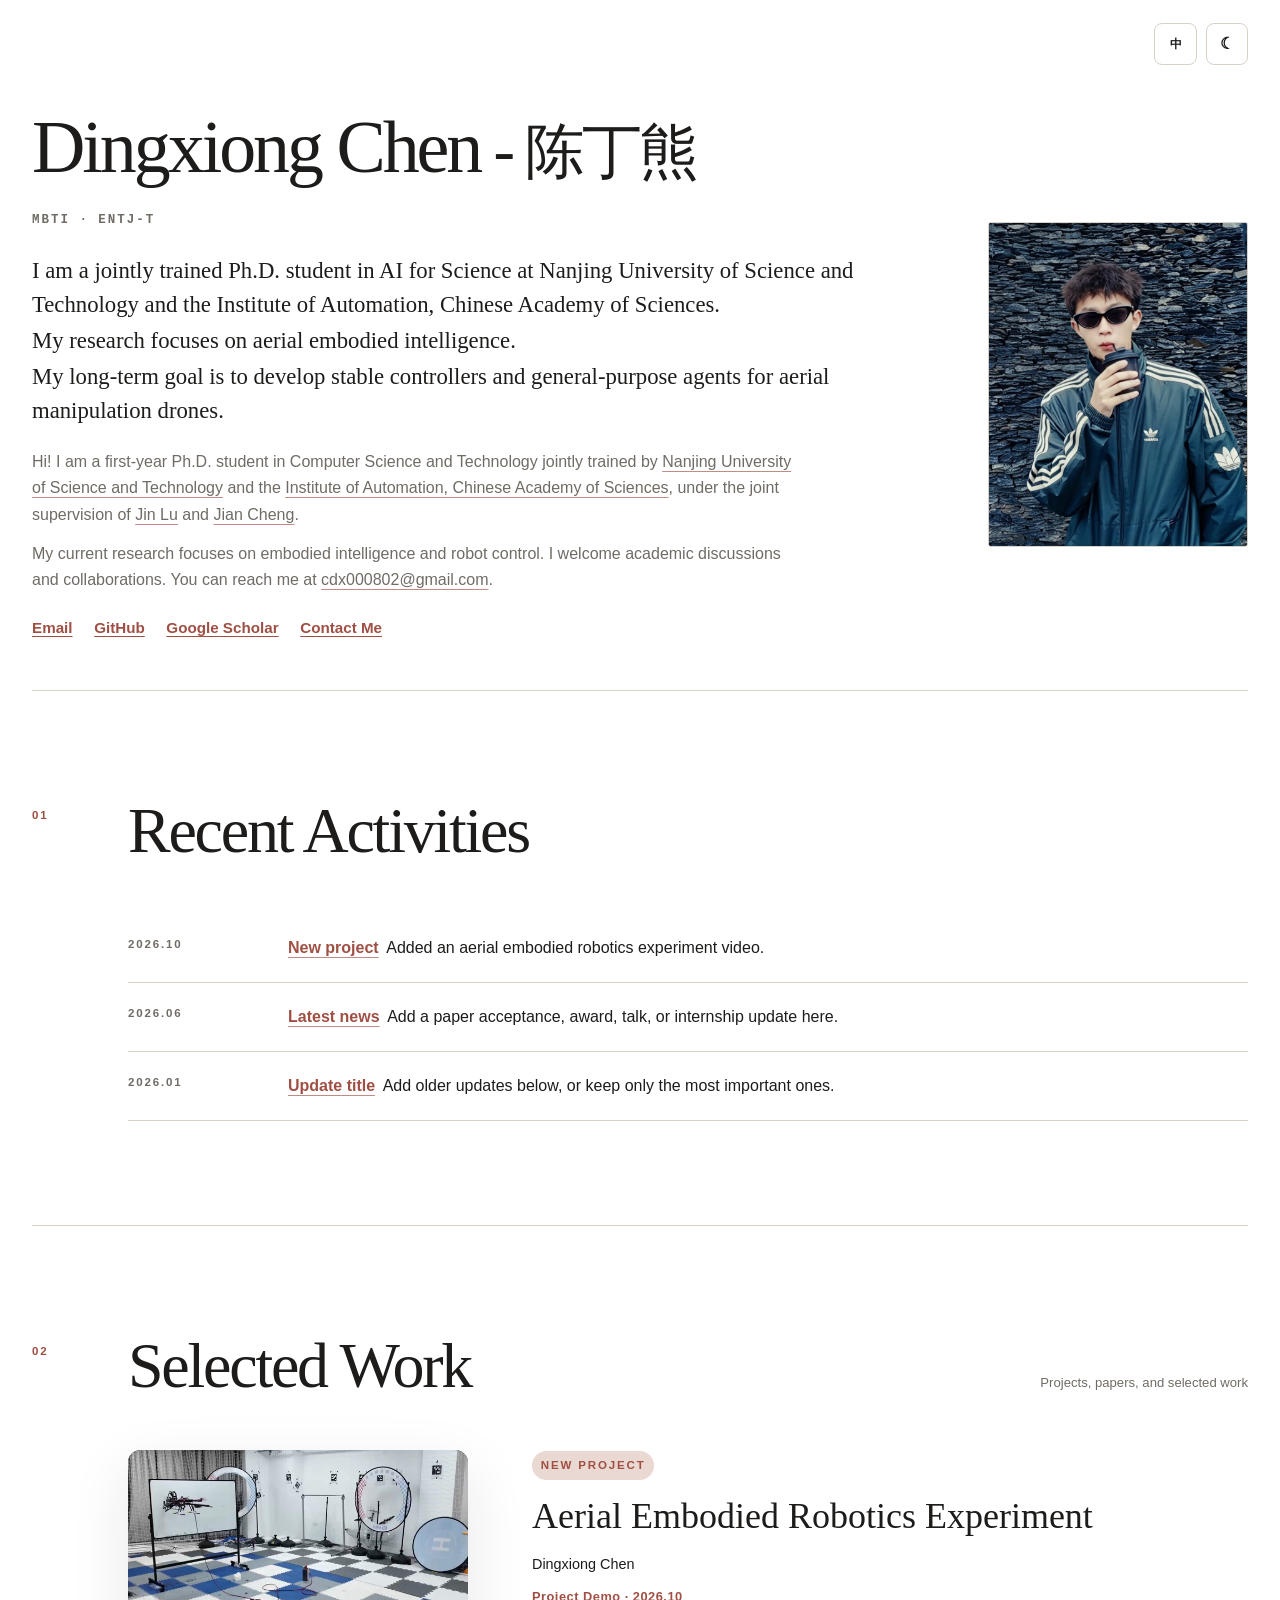
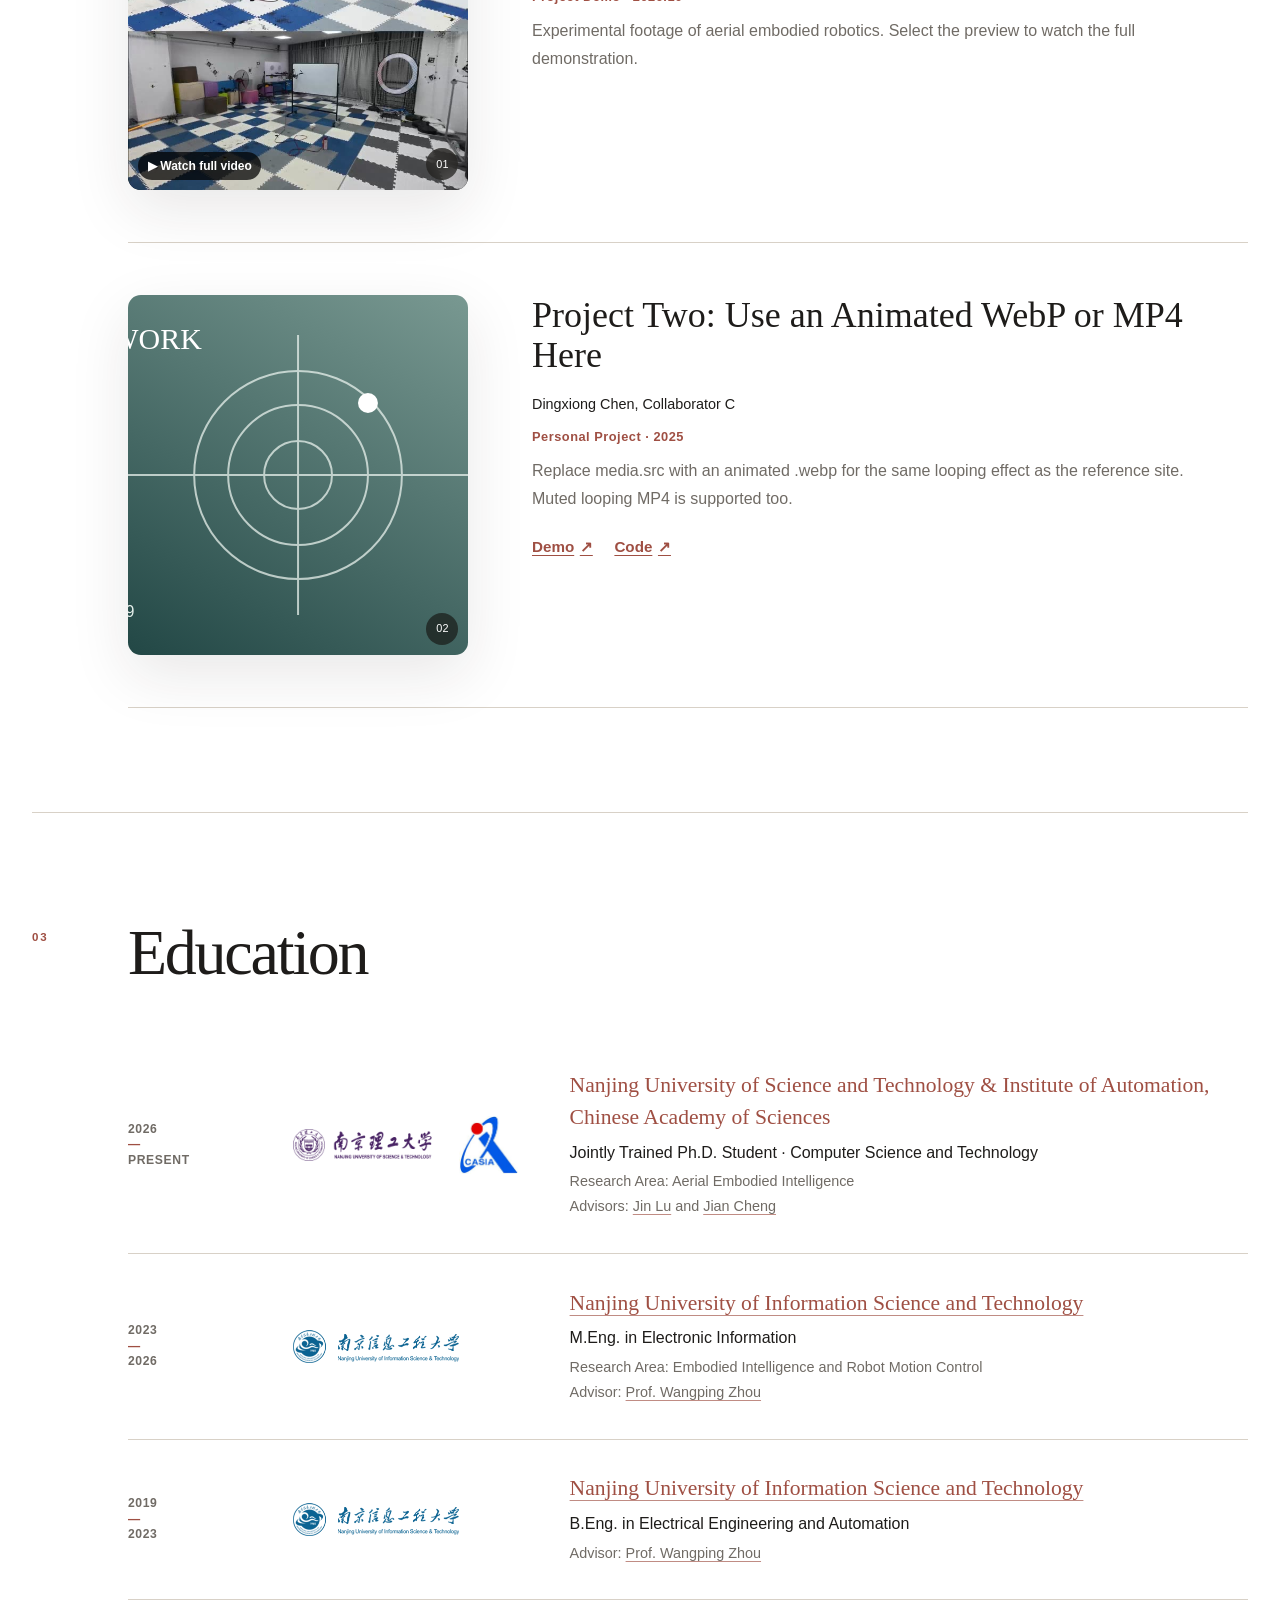
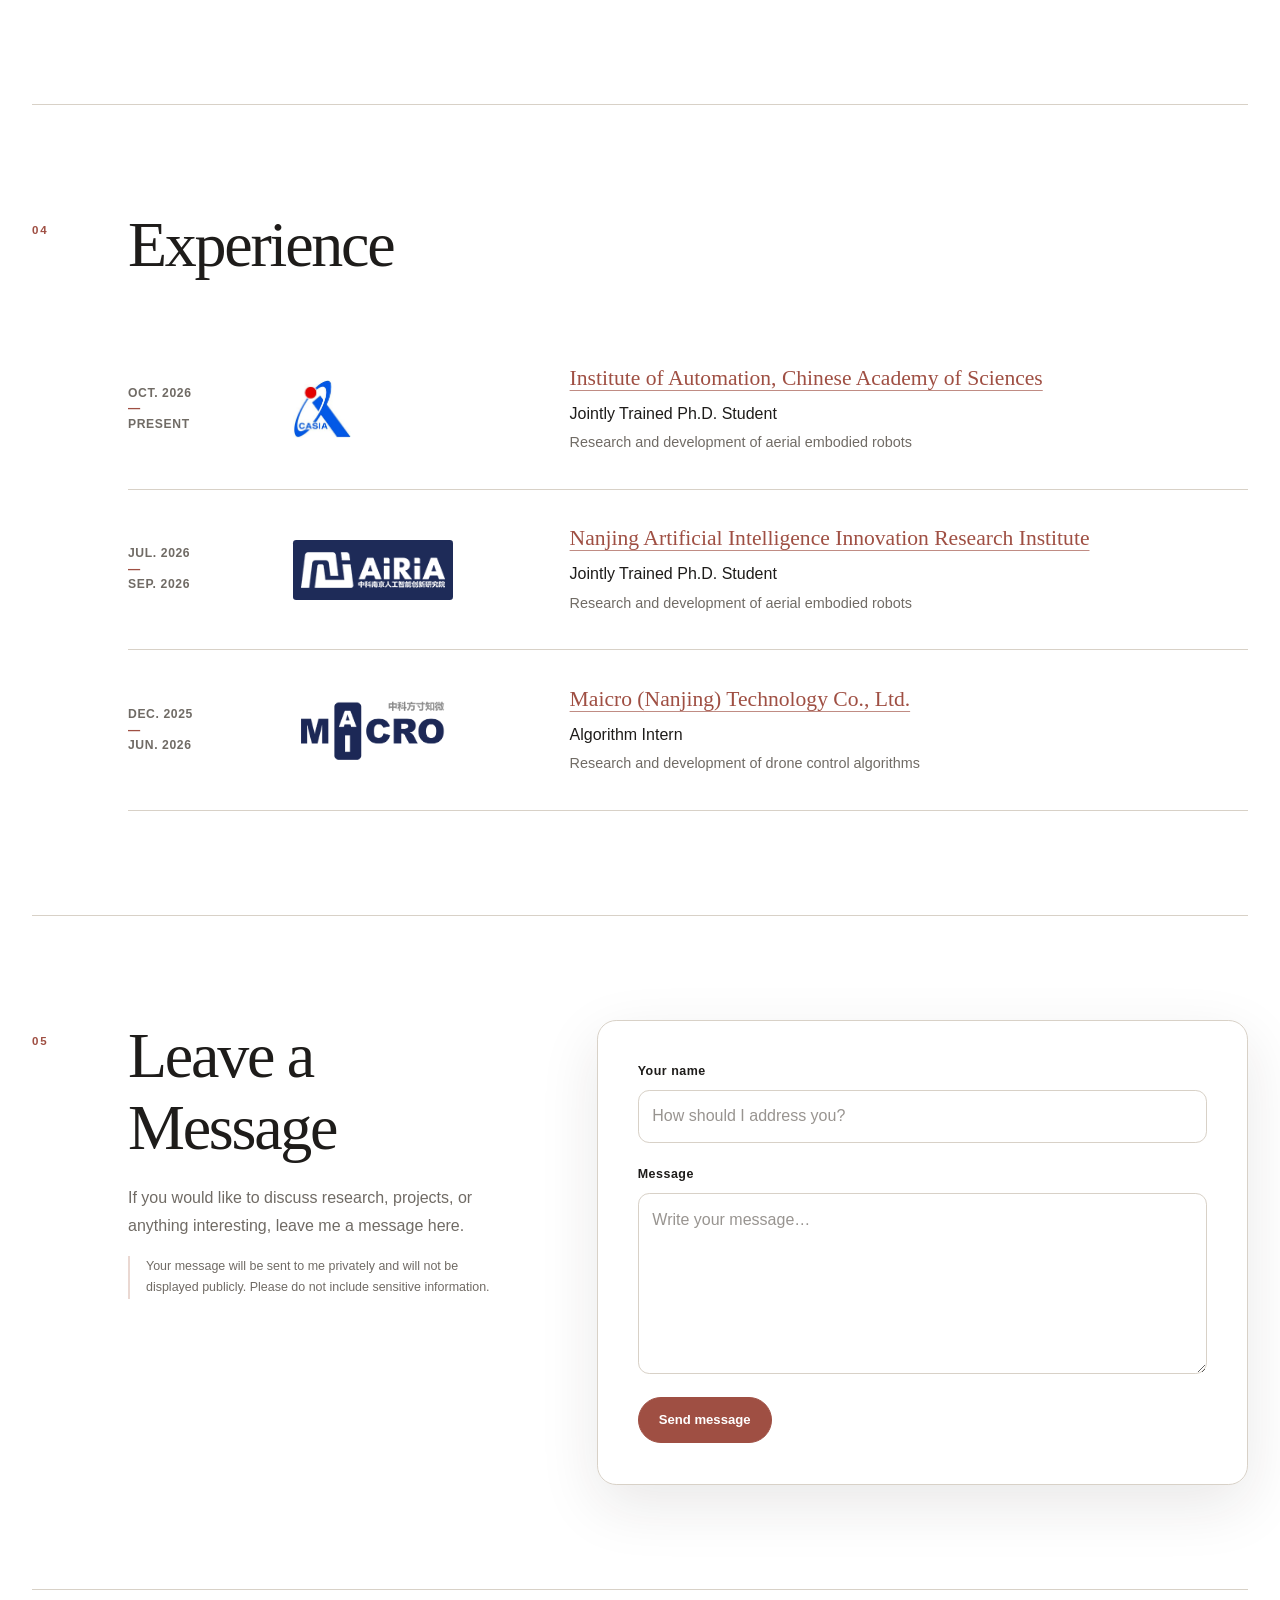
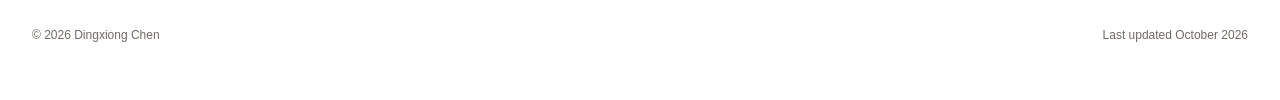
==== index.html @ b02385aa "Add October 2026 robotics project with looping preview and full video player" ====
<!doctype html>
<html lang="en" data-theme="light">
  <head>
    <meta charset="UTF-8" />
    <meta name="viewport" content="width=device-width, initial-scale=1.0" />
    <meta
      name="description"
      content="陈丁熊的个人学术主页，展示研究方向、教育经历、项目与论文。"
    />
    <meta name="color-scheme" content="light dark" />
    <title>Dingxiong Chen · 陈丁熊</title>
    <link rel="icon" href="assets/favicon.svg" type="image/svg+xml" />
    <link rel="stylesheet" href="styles.css?v=20261019-1" />
    <script src="content.js?v=20261019-1" defer></script>
    <script src="script.js?v=20261019-1" defer></script>
  </head>
  <body>
    <a class="skip-link" href="#main">跳到正文</a>

    <div class="page-shell">
      <header class="site-header" aria-label="页面控制">
        <div class="display-controls">
          <button class="control-button" id="language-toggle" type="button">
            中
          </button>
          <button
            class="control-button icon-button"
            id="theme-toggle"
            type="button"
            aria-label="切换深色模式"
          >
            <span aria-hidden="true">◐</span>
          </button>
        </div>
      </header>

      <main id="main">
        <section class="hero" id="top" aria-labelledby="page-title">
          <div class="hero-copy">
            <h1 id="page-title"></h1>
            <a class="mbti-link" id="profile-mbti" href="#" target="_blank" rel="noreferrer">
              <span class="mbti-mark" aria-hidden="true">◆</span>
              <span id="profile-mbti-label"></span>
              <span class="mbti-arrow" aria-hidden="true">↗</span>
            </a>
            <div class="hero-statements" id="profile-statements"></div>
            <div class="bio" id="profile-bio"></div>
            <nav class="profile-links" id="profile-links" aria-label="个人链接"></nav>
          </div>
          <figure class="portrait-wrap">
            <div class="portrait-decoration" aria-hidden="true"></div>
            <img id="profile-photo" src="" alt="" width="720" height="900" />
            <figcaption id="profile-caption"></figcaption>
          </figure>
        </section>

        <section class="content-section" id="activities" aria-labelledby="activities-title">
          <div class="section-label" aria-hidden="true">01</div>
          <div class="section-body">
            <h2 id="activities-title"></h2>
            <div class="activity-list" id="activity-list"></div>
          </div>
        </section>

        <section class="content-section" id="publications" aria-labelledby="publications-title">
          <div class="section-label" aria-hidden="true">02</div>
          <div class="section-body">
            <div class="section-heading-row">
              <h2 id="publications-title"></h2>
              <p class="section-note" id="publications-note"></p>
            </div>
            <div class="publication-list" id="publication-list"></div>
          </div>
        </section>

        <section class="content-section" id="education" aria-labelledby="education-title">
          <div class="section-label" aria-hidden="true">03</div>
          <div class="section-body">
            <h2 id="education-title"></h2>
            <div class="timeline" id="education-list"></div>
          </div>
        </section>

        <section class="content-section" id="experience" aria-labelledby="experience-title">
          <div class="section-label" aria-hidden="true">04</div>
          <div class="section-body">
            <h2 id="experience-title"></h2>
            <div class="timeline" id="experience-list"></div>
          </div>
        </section>

        <section class="content-section" id="contact" aria-labelledby="contact-title">
          <div class="section-label" aria-hidden="true">05</div>
          <div class="section-body contact-layout">
            <div class="contact-intro">
              <h2 id="contact-title"></h2>
              <p id="contact-description"></p>
              <p class="privacy-note" id="contact-privacy"></p>
            </div>

            <form class="message-form" id="message-form" novalidate>
              <label class="form-field" for="visitor-name">
                <span id="name-label"></span>
                <input
                  id="visitor-name"
                  name="name"
                  type="text"
                  maxlength="60"
                  autocomplete="name"
                  required
                />
              </label>

              <label class="form-field" for="visitor-message">
                <span id="message-label"></span>
                <textarea
                  id="visitor-message"
                  name="message"
                  rows="6"
                  minlength="2"
                  maxlength="1000"
                  required
                ></textarea>
              </label>

              <input id="message-subject" name="_subject" type="hidden" />

              <div class="form-actions">
                <button class="submit-button" id="message-submit" type="submit"></button>
                <p class="form-status" id="form-status" role="status" aria-live="polite"></p>
              </div>
            </form>
          </div>
        </section>
      </main>

      <footer class="site-footer">
        <p id="footer-copyright"></p>
        <p id="footer-update"></p>
      </footer>
    </div>

    <dialog class="video-dialog" id="project-video-dialog" aria-labelledby="project-video-title">
      <div class="video-dialog-toolbar">
        <h2 id="project-video-title"></h2>
        <button id="project-video-close" type="button" aria-label="Close video" autofocus>×</button>
      </div>
      <video id="project-full-video" controls playsinline preload="none"></video>
    </dialog>

    <noscript>
      <p class="noscript-message">请启用 JavaScript 以显示网站内容。</p>
    </noscript>
  </body>
</html>
---- styles.css ----
:root {
  --paper: #ffffff;
  --paper-strong: #ffffff;
  --ink: #1e1c1a;
  --muted: #706b65;
  --line: #d8d1c7;
  --accent: #9f4f43;
  --accent-soft: #ead8d2;
  --mbti: #76518c;
  --mbti-soft: #e9e0ef;
  --shadow: 0 20px 60px rgba(42, 34, 26, 0.1);
  --serif: Georgia, "Times New Roman", "Noto Serif SC", serif;
  --sans: Inter, ui-sans-serif, -apple-system, BlinkMacSystemFont, "Segoe UI", "Noto Sans SC", sans-serif;
}

:root[data-theme="dark"] {
  --paper: #171615;
  --paper-strong: #201e1c;
  --ink: #f2eee8;
  --muted: #b5aea5;
  --line: #3b3733;
  --accent: #d7897c;
  --accent-soft: #4a2d29;
  --mbti: #c49bd8;
  --mbti-soft: #3d2f46;
  --shadow: 0 20px 60px rgba(0, 0, 0, 0.28);
}

* {
  box-sizing: border-box;
}

html {
  scroll-behavior: smooth;
}

body {
  margin: 0;
  color: var(--ink);
  background: var(--paper);
  font-family: var(--sans);
  font-size: 16px;
  line-height: 1.75;
  text-rendering: optimizeLegibility;
}

a {
  color: inherit;
  text-decoration-color: color-mix(in srgb, var(--accent) 65%, transparent);
  text-decoration-thickness: 1px;
  text-underline-offset: 0.22em;
  transition: color 180ms ease, text-decoration-color 180ms ease;
}

a:hover {
  color: var(--accent);
  text-decoration-color: var(--accent);
}

button,
a {
  -webkit-tap-highlight-color: transparent;
}

.skip-link {
  position: fixed;
  top: 0.75rem;
  left: 0.75rem;
  z-index: 100;
  padding: 0.55rem 0.8rem;
  color: var(--paper);
  background: var(--ink);
  transform: translateY(-150%);
}

.skip-link:focus {
  transform: translateY(0);
}

.page-shell {
  width: min(1216px, calc(100% - 3rem));
  margin: 0 auto;
}

.site-header {
  display: flex;
  align-items: center;
  justify-content: flex-end;
  min-height: 5.5rem;
}

.display-controls {
  display: flex;
  gap: 0.55rem;
}

.control-button {
  min-width: 2.65rem;
  height: 2.65rem;
  border: 1px solid var(--line);
  border-radius: 0.5rem;
  color: var(--ink);
  background: var(--paper-strong);
  font: 700 0.75rem/1 var(--sans);
  cursor: pointer;
  box-shadow: none;
  transition: transform 180ms ease, border-color 180ms ease, background 180ms ease;
}

.control-button:hover {
  transform: translateY(-2px);
  border-color: var(--accent);
}

.icon-button {
  font-size: 1rem;
}

.hero {
  display: grid;
  grid-template-columns: minmax(0, 1fr) 260px;
  gap: clamp(4rem, 9vw, 8rem);
  align-items: start;
  padding: 1.15rem 0 3rem;
}

.section-label,
.badge,
.activity-item time {
  font-size: 0.72rem;
  font-weight: 750;
  letter-spacing: 0.16em;
  text-transform: uppercase;
}

h1,
h2,
h3,
p {
  margin-top: 0;
}

h1,
h2,
h3 {
  font-family: var(--serif);
  font-weight: 500;
  line-height: 1.12;
}

h1 {
  max-width: 900px;
  margin-bottom: 0.95rem;
  font-size: clamp(3.4rem, 5.25vw, 4.8rem);
  letter-spacing: -0.045em;
}

h1 .name-primary,
h1 .name-divider,
h1 .name-secondary {
  display: inline;
  color: inherit;
  font-size: 1em;
  letter-spacing: inherit;
}

h1 .name-primary {
  font-size: 1.1em;
}

h1 .name-divider {
  font-size: 0.96em;
}

h1 .name-secondary {
  font-size: 0.9em;
}

h1 .name-divider {
  white-space: pre;
}

.mbti-link {
  display: inline-flex;
  align-items: center;
  width: max-content;
  margin: 0 0 1.35rem;
  padding: 0;
  border: 0;
  color: var(--muted);
  background: transparent;
  font-family: ui-monospace, SFMono-Regular, Menlo, Monaco, Consolas, monospace;
  font-size: 0.78rem;
  font-weight: 800;
  letter-spacing: 0.16em;
  text-decoration: none;
  text-transform: uppercase;
  transition: color 180ms ease;
}

.mbti-link:hover {
  color: var(--accent);
}

.mbti-mark,
.mbti-arrow {
  display: none;
}

.hero-statements {
  margin-bottom: 1.3rem;
  font-family: var(--serif);
  font-size: clamp(1.18rem, 1.8vw, 1.42rem);
  line-height: 1.5;
}

.hero-statements p {
  margin-bottom: 0.12rem;
}

.bio {
  max-width: 760px;
  color: var(--muted);
  font-size: 1rem;
  line-height: 1.65;
}

.bio p {
  margin-bottom: 0.8rem;
}

.profile-links,
.item-links {
  display: flex;
  flex-wrap: wrap;
  gap: 0.8rem 1.35rem;
  margin-top: 1.35rem;
}

.profile-links a,
.item-links a {
  display: inline-flex;
  gap: 0.35rem;
  align-items: center;
  color: var(--accent);
  font-size: 0.95rem;
  font-weight: 700;
  text-decoration: underline;
}

.profile-links a span,
.item-links a span {
  transition: transform 180ms ease;
}

.profile-links a span {
  display: none;
}

.profile-links a:hover span,
.item-links a:hover span {
  transform: translate(2px, -2px);
}

.portrait-wrap {
  position: relative;
  margin: 0;
  aspect-ratio: 4 / 5;
  overflow: hidden;
  border: 1px solid var(--line);
  border-radius: 0.15rem;
}

@media (min-width: 821px) {
  .portrait-wrap {
    margin-top: 7.2rem;
  }
}

.portrait-decoration {
  display: none;
}

.portrait-wrap img {
  position: relative;
  display: block;
  width: 100%;
  height: auto;
  aspect-ratio: 4 / 5;
  object-fit: cover;
  object-position: 64% center;
  transform: scale(1.55);
  transform-origin: 64% 75%;
  background: var(--paper-strong);
  box-shadow: none;
  filter: none;
}

.portrait-wrap figcaption {
  display: none;
}

.content-section {
  display: grid;
  grid-template-columns: 4rem minmax(0, 1fr);
  gap: 2rem;
  padding: 6.5rem 0;
  border-top: 1px solid var(--line);
}

.section-label {
  padding-top: 0.65rem;
  color: var(--accent);
}

.section-body h2 {
  margin-bottom: 3rem;
  font-size: clamp(2.5rem, 5vw, 4.4rem);
  letter-spacing: -0.035em;
}

.section-heading-row {
  display: flex;
  gap: 2rem;
  align-items: baseline;
  justify-content: space-between;
}

.section-note {
  max-width: 22rem;
  color: var(--muted);
  font-size: 0.82rem;
  text-align: right;
}

.activity-item {
  display: grid;
  grid-template-columns: 8rem minmax(0, 1fr);
  gap: 2rem;
  padding: 1.25rem 0;
  border-bottom: 1px solid var(--line);
}

.activity-item time {
  color: var(--muted);
}

.activity-item p {
  margin: 0;
}

.activity-item p a {
  margin-right: 0.25rem;
  color: var(--accent);
  font-weight: 750;
}

.publication-card {
  display: grid;
  grid-template-columns: minmax(240px, 340px) minmax(0, 1fr);
  gap: clamp(2rem, 5vw, 4.5rem);
  padding: 3.25rem 0;
  border-bottom: 1px solid var(--line);
}

.publication-card:first-child {
  padding-top: 0;
}

.publication-visual {
  position: relative;
  align-self: start;
  overflow: hidden;
  border-radius: 0.8rem;
  background: var(--paper-strong);
  box-shadow: var(--shadow);
}

.publication-media {
  display: block;
  width: 100%;
  aspect-ratio: 16 / 9;
  object-fit: cover;
  transition: transform 500ms cubic-bezier(0.2, 0.8, 0.2, 1);
}

.publication-visual:hover .publication-media {
  transform: scale(1.025);
}

.media-index {
  position: absolute;
  right: 0.65rem;
  bottom: 0.65rem;
  display: grid;
  width: 2rem;
  height: 2rem;
  place-items: center;
  border-radius: 999px;
  color: #fff;
  background: rgba(20, 18, 16, 0.64);
  font-size: 0.68rem;
  backdrop-filter: blur(8px);
}

.video-preview {
  position: relative;
  display: block;
  width: 100%;
  padding: 0;
  border: 0;
  color: #fff;
  background: #111;
  cursor: pointer;
  text-align: left;
}

.video-preview video { pointer-events: none; }
.video-preview .publication-media { aspect-ratio: 1 / 1; object-fit: contain; }
.video-preview:focus-visible { outline: 3px solid var(--accent); outline-offset: -3px; }
.video-preview-label {
  position: absolute;
  left: 0.65rem;
  bottom: 0.65rem;
  padding: 0.3rem 0.6rem;
  border-radius: 999px;
  background: rgba(0, 0, 0, 0.72);
  font: 600 0.75rem/1.5 var(--sans);
}
.video-dialog {
  width: min(1100px, calc(100% - 2rem));
  max-height: calc(100dvh - 2rem);
  padding: 0;
  border: 1px solid var(--line);
  border-radius: 0.65rem;
  color: var(--ink);
  background: var(--paper);
}
.video-dialog::backdrop { background: rgba(0, 0, 0, 0.8); }
.video-dialog-toolbar { display: flex; align-items: center; gap: 1rem; padding: 0.7rem 1rem; }
.video-dialog-toolbar h2 { flex: 1; margin: 0; font-size: 1.15rem; line-height: 1.4; }
.video-dialog-toolbar button {
  flex: 0 0 auto;
  width: 2.75rem;
  height: 2.75rem;
  border: 1px solid var(--line);
  border-radius: 50%;
  color: var(--ink);
  background: var(--paper);
  font-size: 1.75rem;
  cursor: pointer;
}
.video-dialog video { display: block; width: 100%; max-height: calc(100dvh - 7rem); object-fit: contain; background: #000; }
.video-dialog-open { overflow: hidden; }

.badge {
  display: inline-flex;
  width: max-content;
  margin-bottom: 1rem;
  padding: 0.28rem 0.55rem;
  border-radius: 999px;
  color: var(--accent);
  background: var(--accent-soft);
}

.publication-copy h3 {
  margin-bottom: 1rem;
  font-size: clamp(1.6rem, 3vw, 2.25rem);
}

.authors,
.venue,
.summary {
  margin-bottom: 0.55rem;
}

.authors {
  color: var(--ink);
  font-size: 0.9rem;
}

.venue {
  color: var(--accent);
  font-size: 0.8rem;
  font-weight: 750;
  letter-spacing: 0.04em;
}

.summary {
  max-width: 680px;
  color: var(--muted);
}

.timeline-item {
  display: grid;
  gap: clamp(1.5rem, 3.5vw, 3rem);
  align-items: center;
  padding: 2.1rem 0;
  border-bottom: 1px solid var(--line);
}

.timeline-item--with-logos {
  grid-template-columns: 7.5rem minmax(12rem, 14.5rem) minmax(0, 1fr);
}

.timeline-item--plain {
  grid-template-columns: 11rem minmax(0, 1fr);
}

.timeline-item time {
  color: var(--muted);
  font-size: 0.76rem;
  font-weight: 700;
  line-height: 1.45;
  letter-spacing: 0.05em;
  text-transform: uppercase;
}

.timeline-item time span {
  display: block;
}

.timeline-dash {
  color: var(--accent);
  line-height: 1.1;
}

.timeline-logos {
  display: flex;
  align-items: center;
  gap: 0.95rem;
  min-width: 0;
}

.timeline-logo-link {
  display: inline-flex;
  align-items: center;
  flex: 0 1 auto;
  min-width: 0;
  text-decoration: none;
}

.timeline-logo-link--njust {
  flex-basis: 9.45rem;
  width: 9.45rem;
  overflow: hidden;
}

.timeline-logo {
  display: block;
  width: auto;
  max-width: 100%;
  object-fit: contain;
}

.timeline-logo--njust {
  width: auto;
  max-width: none;
  height: 2rem;
  filter: brightness(0) saturate(100%) invert(17%) sepia(38%) saturate(2079%) hue-rotate(246deg) brightness(90%) contrast(98%);
}

.timeline-logo--nuist {
  width: 10.4rem;
  height: auto;
  filter: brightness(0) saturate(100%) invert(28%) sepia(64%) saturate(1561%) hue-rotate(174deg) brightness(87%) contrast(91%);
}

.timeline-logo--casia {
  width: 3.65rem;
  height: 3.65rem;
  border-radius: 0.2rem;
}

.timeline-logo-link--airia,
.timeline-logo-link--maicro {
  width: 10rem;
  padding: 0.5rem;
  border-radius: 0.2rem;
}

.timeline-logo-link--airia {
  background: #1e2b58;
}

.timeline-logo-link--maicro {
  background: #ffffff;
}

.timeline-logo--airia,
.timeline-logo--maicro {
  width: 100%;
  height: auto;
}

.timeline-content {
  min-width: 0;
}

.timeline-item h3 {
  margin-bottom: 0.35rem;
  color: var(--accent);
  font-size: clamp(1.08rem, 2vw, 1.35rem);
  line-height: 1.45;
}

.timeline-item h3 a {
  color: inherit;
}

.timeline-role {
  margin-bottom: 0.15rem;
  color: var(--ink);
  font-weight: 400;
}

.timeline-details {
  margin-bottom: 0;
  color: var(--muted);
  font-size: 0.9rem;
}

.contact-layout {
  display: grid;
  grid-template-columns: minmax(220px, 0.72fr) minmax(320px, 1.28fr);
  gap: clamp(3rem, 8vw, 8rem);
  align-items: start;
}

.contact-intro h2 {
  margin-bottom: 1.25rem;
}

.contact-intro > p {
  max-width: 32rem;
  color: var(--muted);
}

.privacy-note {
  padding-left: 1rem;
  border-left: 2px solid var(--accent-soft);
  font-size: 0.78rem;
}

.message-form {
  padding: clamp(1.35rem, 4vw, 2.5rem);
  border: 1px solid var(--line);
  border-radius: 1.2rem;
  background: color-mix(in srgb, var(--paper-strong) 76%, transparent);
  box-shadow: var(--shadow);
}

.form-field {
  display: block;
  margin-bottom: 1.35rem;
}

.form-field > span {
  display: block;
  margin-bottom: 0.45rem;
  color: var(--ink);
  font-size: 0.78rem;
  font-weight: 750;
  letter-spacing: 0.04em;
}

.form-field input,
.form-field textarea {
  display: block;
  width: 100%;
  border: 1px solid var(--line);
  border-radius: 0.7rem;
  outline: none;
  color: var(--ink);
  background: var(--paper);
  font: inherit;
  transition: border-color 180ms ease, box-shadow 180ms ease;
}

.form-field input {
  min-height: 3.1rem;
  padding: 0.7rem 0.85rem;
}

.form-field textarea {
  min-height: 10rem;
  padding: 0.8rem 0.85rem;
  line-height: 1.6;
  resize: vertical;
}

.form-field input:focus,
.form-field textarea:focus {
  border-color: var(--accent);
  box-shadow: 0 0 0 3px color-mix(in srgb, var(--accent) 16%, transparent);
}

.form-field input::placeholder,
.form-field textarea::placeholder {
  color: color-mix(in srgb, var(--muted) 72%, transparent);
}

.form-actions {
  display: flex;
  gap: 1rem;
  align-items: center;
  min-height: 3rem;
}

.submit-button {
  flex: 0 0 auto;
  min-height: 2.9rem;
  padding: 0.7rem 1.25rem;
  border: 1px solid var(--accent);
  border-radius: 999px;
  color: var(--paper-strong);
  background: var(--accent);
  font: 750 0.82rem/1 var(--sans);
  cursor: pointer;
  transition: transform 180ms ease, opacity 180ms ease;
}

.submit-button:hover:not(:disabled) {
  transform: translateY(-2px);
}

.submit-button:disabled {
  cursor: wait;
  opacity: 0.62;
}

.form-status {
  margin: 0;
  color: var(--muted);
  font-size: 0.78rem;
  line-height: 1.45;
}

.form-status[data-type="success"] {
  color: #3e7b50;
}

.form-status[data-type="error"] {
  color: #b4423b;
}

.form-status[data-type="setup"] {
  color: var(--accent);
}

.site-footer {
  display: flex;
  justify-content: space-between;
  padding: 2.2rem 0 3.5rem;
  border-top: 1px solid var(--line);
  color: var(--muted);
  font-size: 0.75rem;
}

.site-footer p {
  margin: 0;
}

.noscript-message {
  position: fixed;
  right: 1rem;
  bottom: 1rem;
  z-index: 50;
  padding: 0.75rem 1rem;
  background: #fff0cf;
  color: #312510;
}

@media (max-width: 820px) {
  .page-shell {
    width: min(100% - 2rem, 680px);
  }

  .hero {
    grid-template-columns: 1fr;
    gap: 2.5rem;
    min-height: auto;
    padding-top: 1rem;
  }

  .portrait-wrap {
    grid-row: auto;
    width: min(72vw, 260px);
    margin: 0;
  }

  h1 {
    font-size: clamp(2.8rem, 12vw, 4rem);
  }

  .content-section {
    grid-template-columns: 1fr;
    gap: 0.6rem;
    padding: 5rem 0;
  }

  .section-body h2 {
    margin-bottom: 2rem;
  }

  .publication-card {
    grid-template-columns: 1fr;
  }

  .contact-layout {
    grid-template-columns: 1fr;
    gap: 2rem;
  }

  .publication-visual {
    max-width: 520px;
  }

  .timeline-item--with-logos {
    grid-template-columns: 6.5rem minmax(9rem, 10.5rem) minmax(0, 1fr);
    gap: 1.25rem;
  }

  .timeline-logo-link--njust {
    flex-basis: 6.9rem;
    width: 6.9rem;
  }

  .timeline-logo--njust {
    height: 1.5rem;
  }

  .timeline-logo--nuist {
    width: 8.8rem;
  }

  .timeline-logo--casia {
    width: 3.1rem;
    height: 3.1rem;
  }
}

@media (max-width: 560px) {
  body {
    font-size: 15px;
  }

  .site-header {
    min-height: 4.5rem;
  }

  .hero {
    padding-bottom: 5rem;
  }

  .hero-statements {
    font-size: 1.08rem;
  }

  .activity-item,
  .timeline-item {
    grid-template-columns: 1fr;
    gap: 0.45rem;
  }

  .timeline-logos {
    gap: 0.8rem;
    margin: 0.55rem 0 0.85rem;
  }

  .timeline-logo-link--njust {
    flex-basis: 9.45rem;
    width: 9.45rem;
  }

  .timeline-logo--njust {
    height: 2rem;
  }

  .timeline-logo--nuist {
    width: 10rem;
  }

  .timeline-logo--casia {
    width: 3.45rem;
    height: 3.45rem;
  }

  .section-heading-row,
  .site-footer {
    display: block;
  }

  .section-note {
    margin-top: -1.3rem;
    margin-bottom: 2rem;
    text-align: left;
  }

  .site-footer p + p {
    margin-top: 0.25rem;
  }

  .form-actions {
    display: block;
  }

  .submit-button {
    width: 100%;
  }

  .form-status:not(:empty) {
    margin-top: 0.8rem;
  }
}

@media (prefers-reduced-motion: reduce) {
  html {
    scroll-behavior: auto;
  }

  *,
  *::before,
  *::after {
    transition-duration: 0.01ms !important;
    animation-duration: 0.01ms !important;
    animation-iteration-count: 1 !important;
  }
}
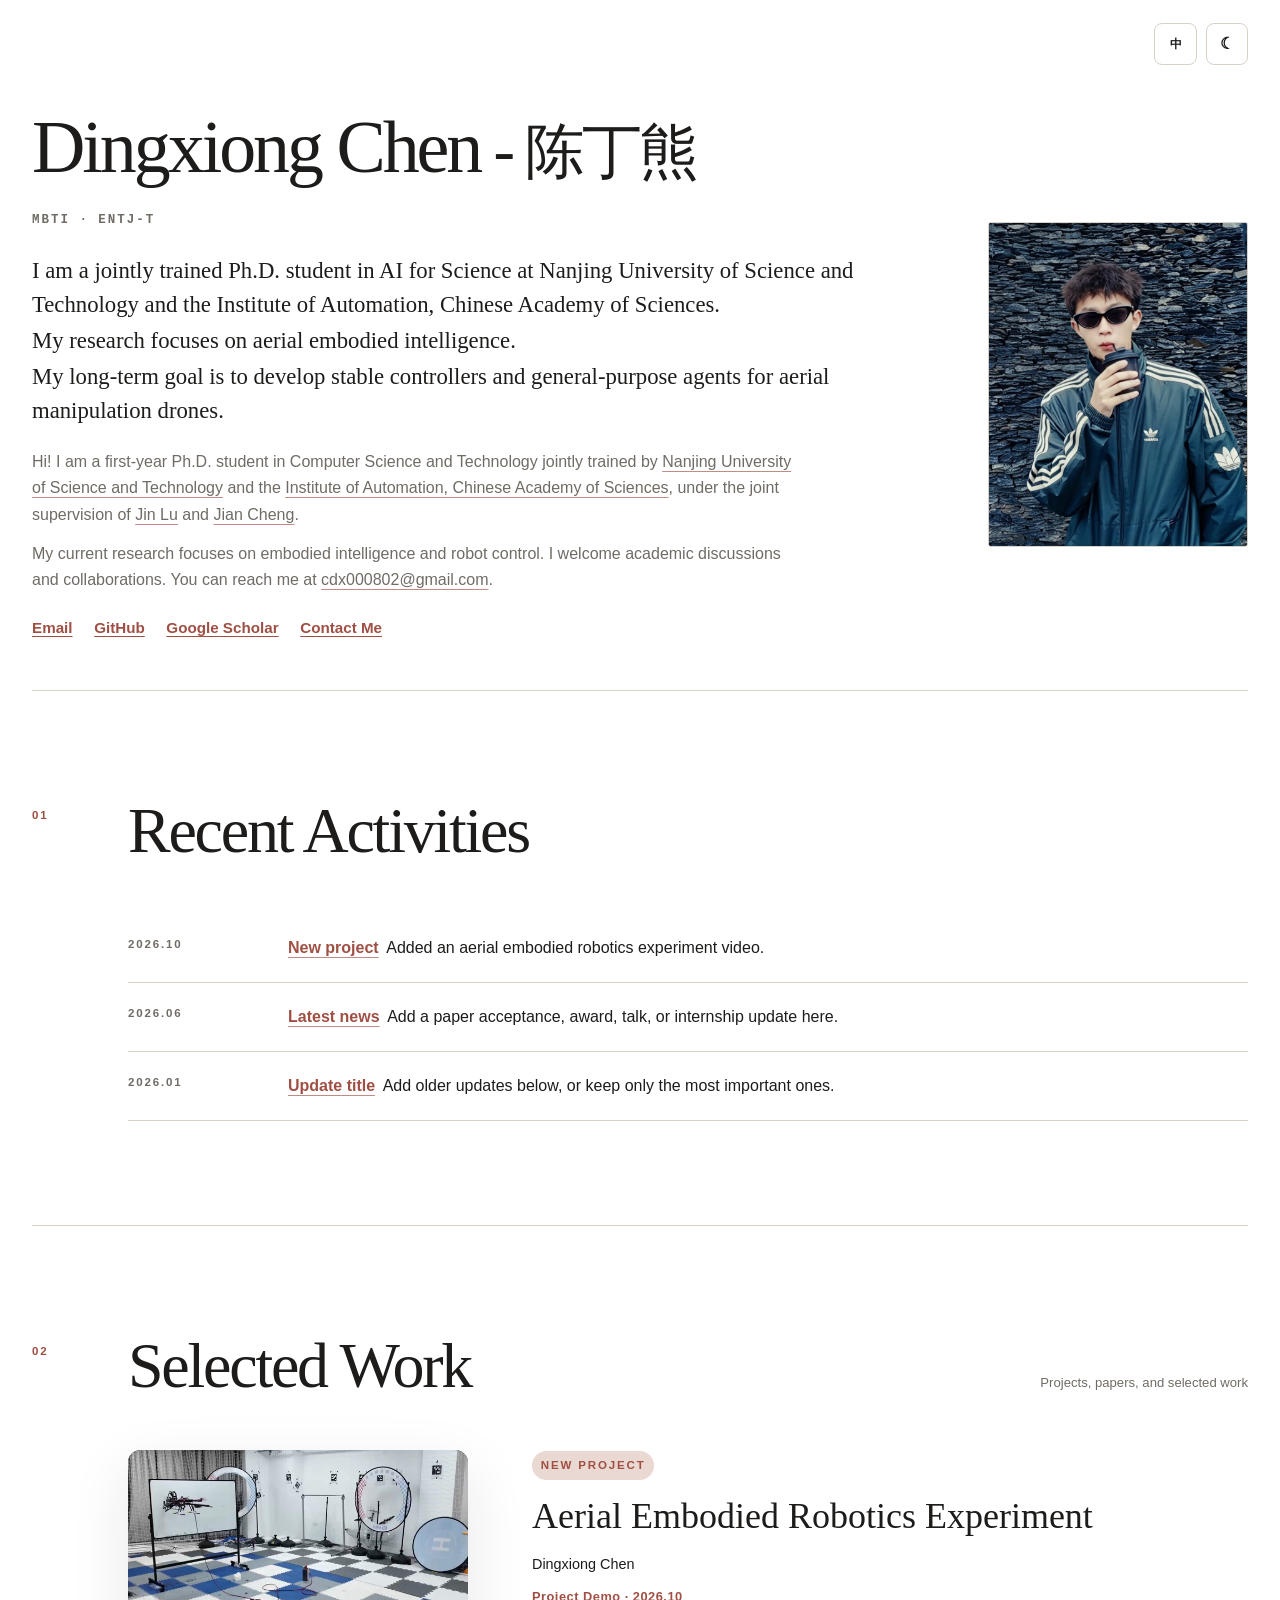
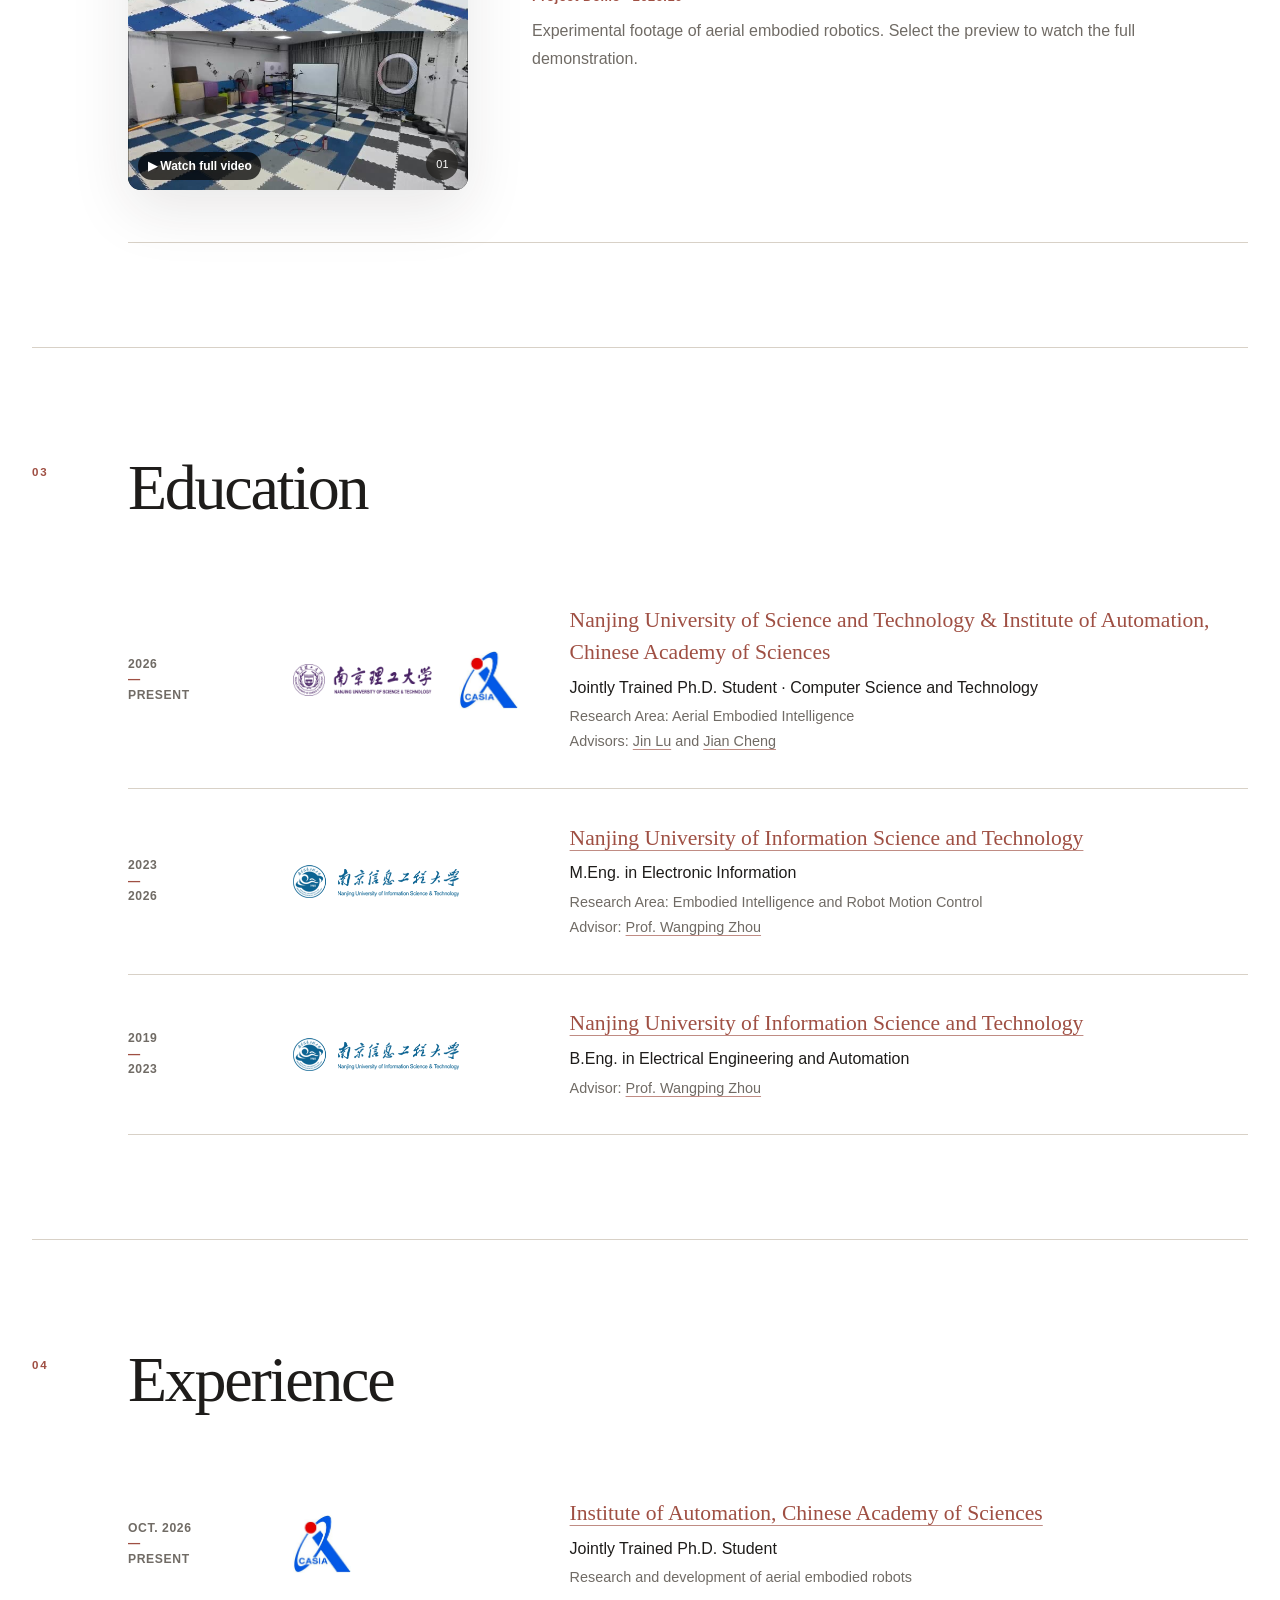
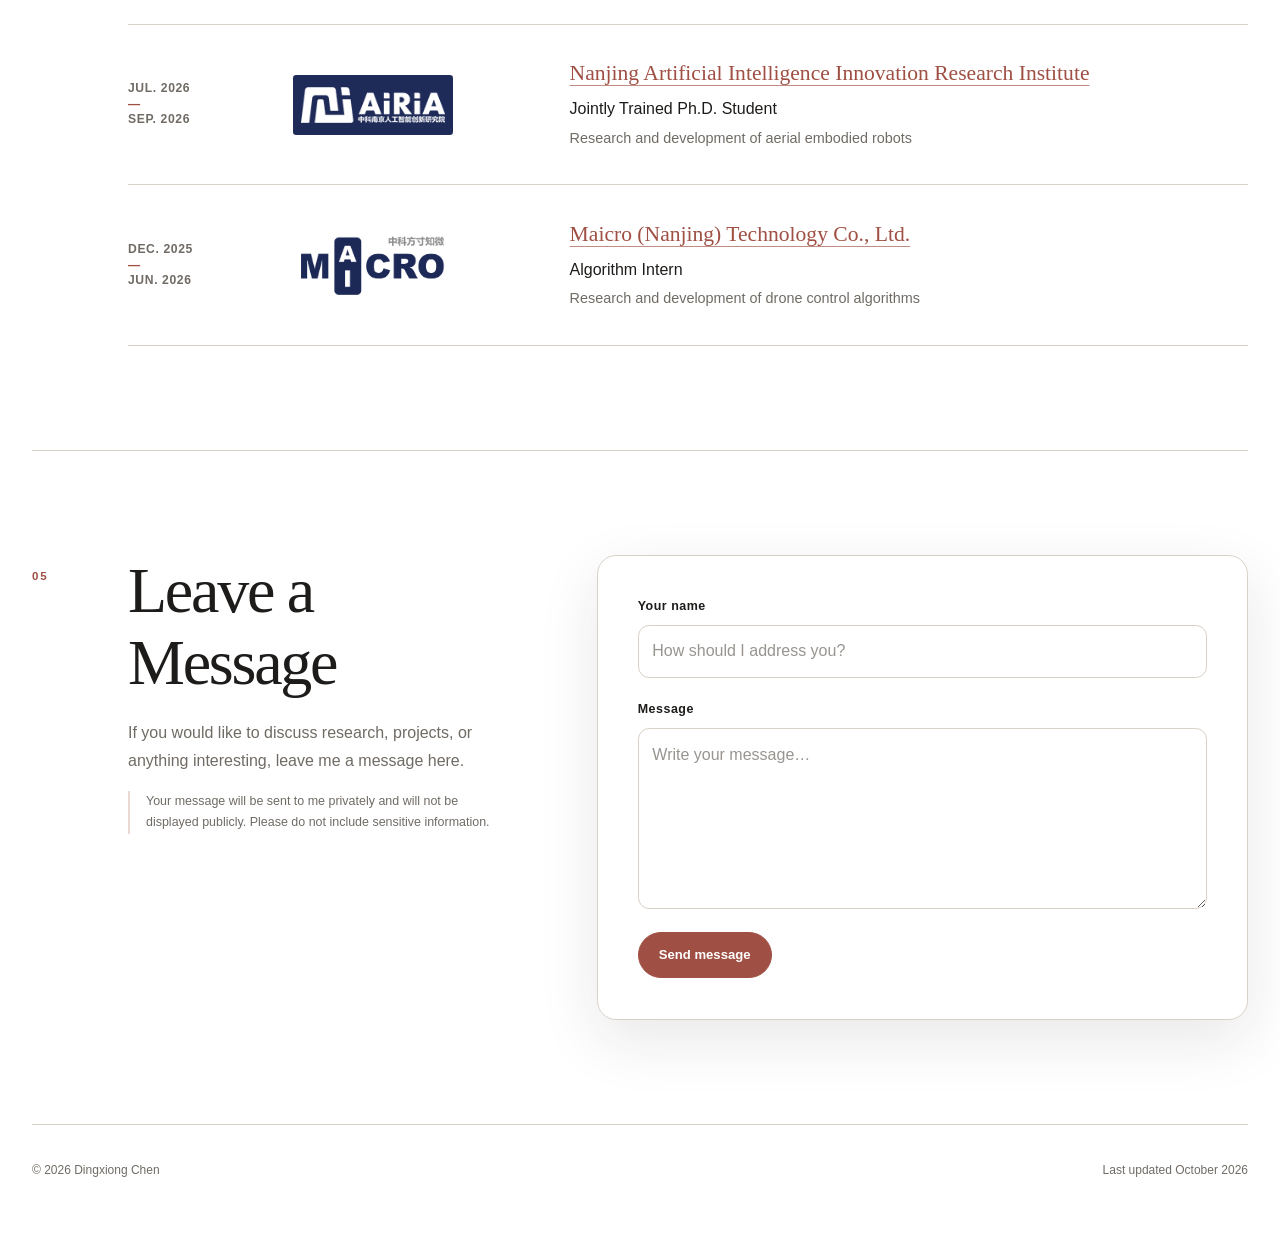
==== commit ef11d59b: "Hide placeholder project two while preserving its content" ====
--- a/index.html
+++ b/index.html
@@ -11,8 +11,8 @@
     <title>Dingxiong Chen · 陈丁熊</title>
     <link rel="icon" href="assets/favicon.svg" type="image/svg+xml" />
     <link rel="stylesheet" href="styles.css?v=20261019-1" />
-    <script src="content.js?v=20261019-1" defer></script>
-    <script src="script.js?v=20261019-1" defer></script>
+    <script src="content.js?v=20261019-2" defer></script>
+    <script src="script.js?v=20261019-2" defer></script>
   </head>
   <body>
     <a class="skip-link" href="#main">跳到正文</a>
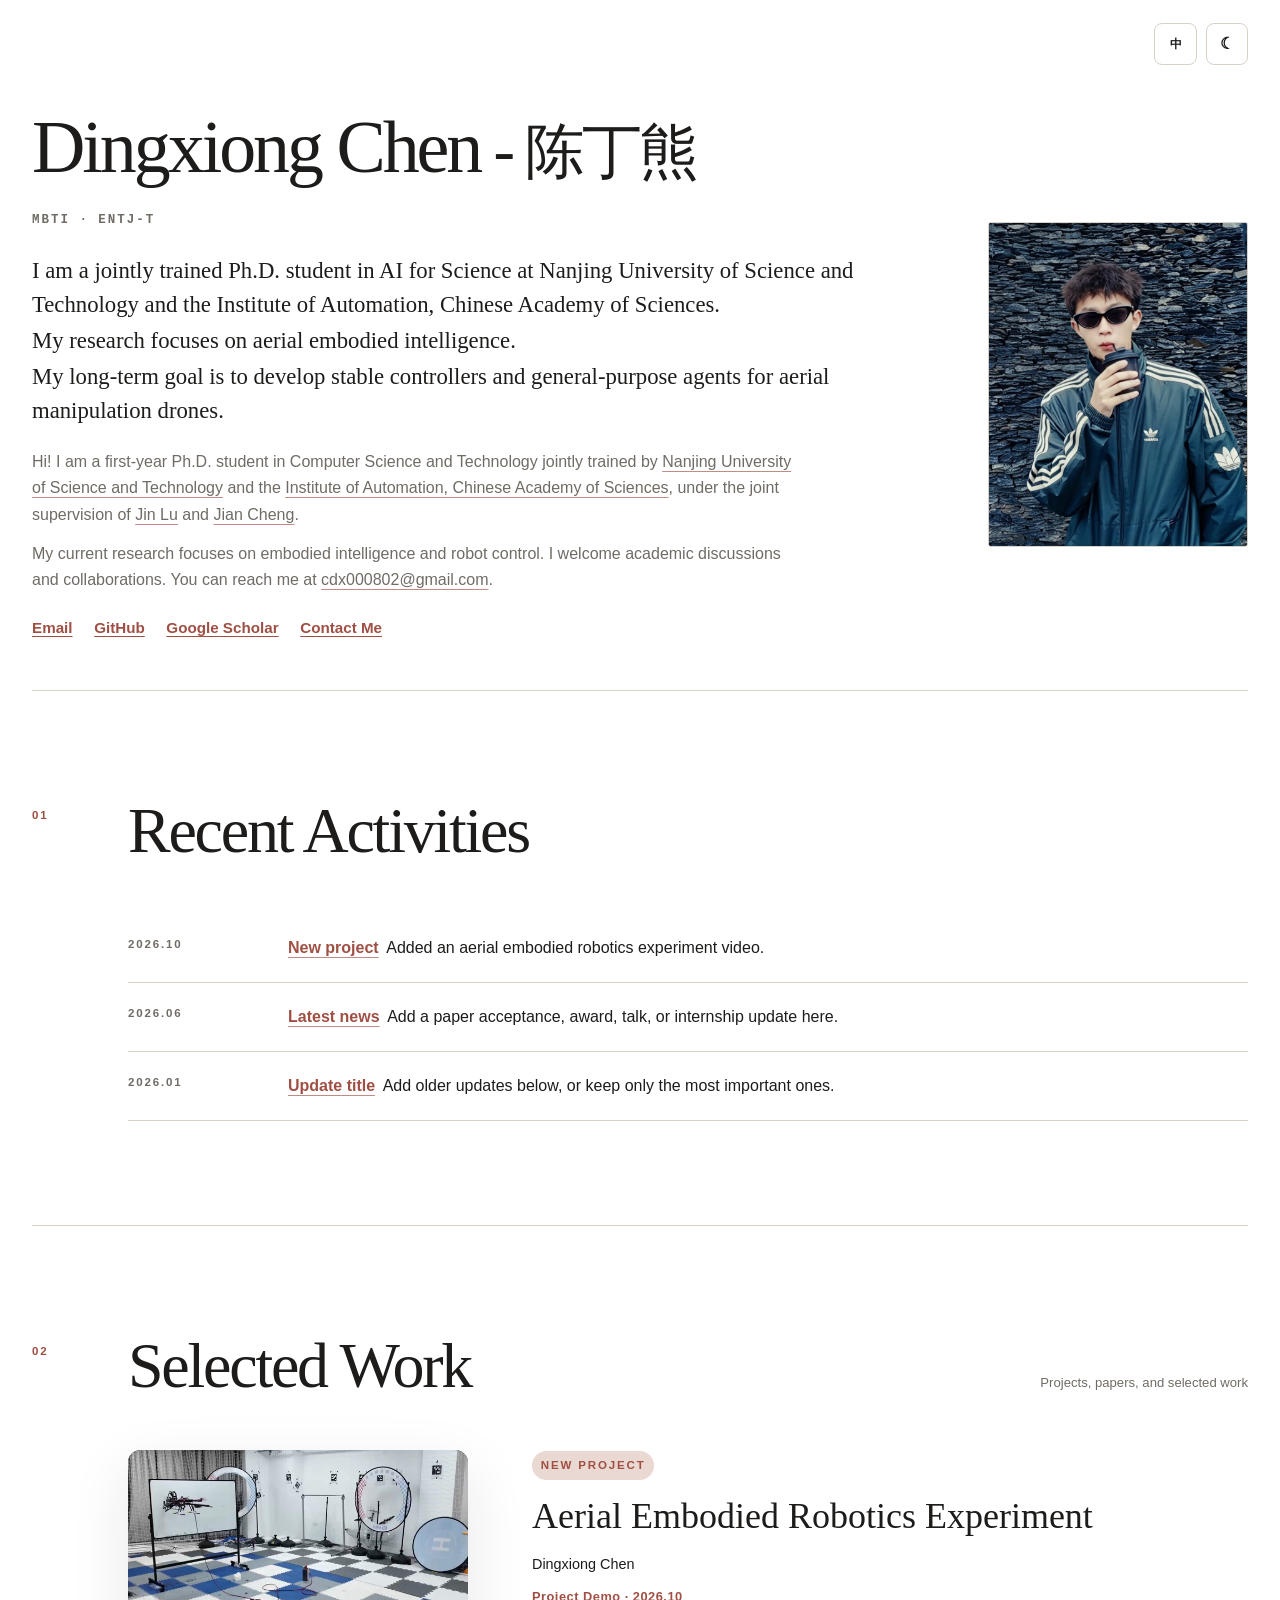
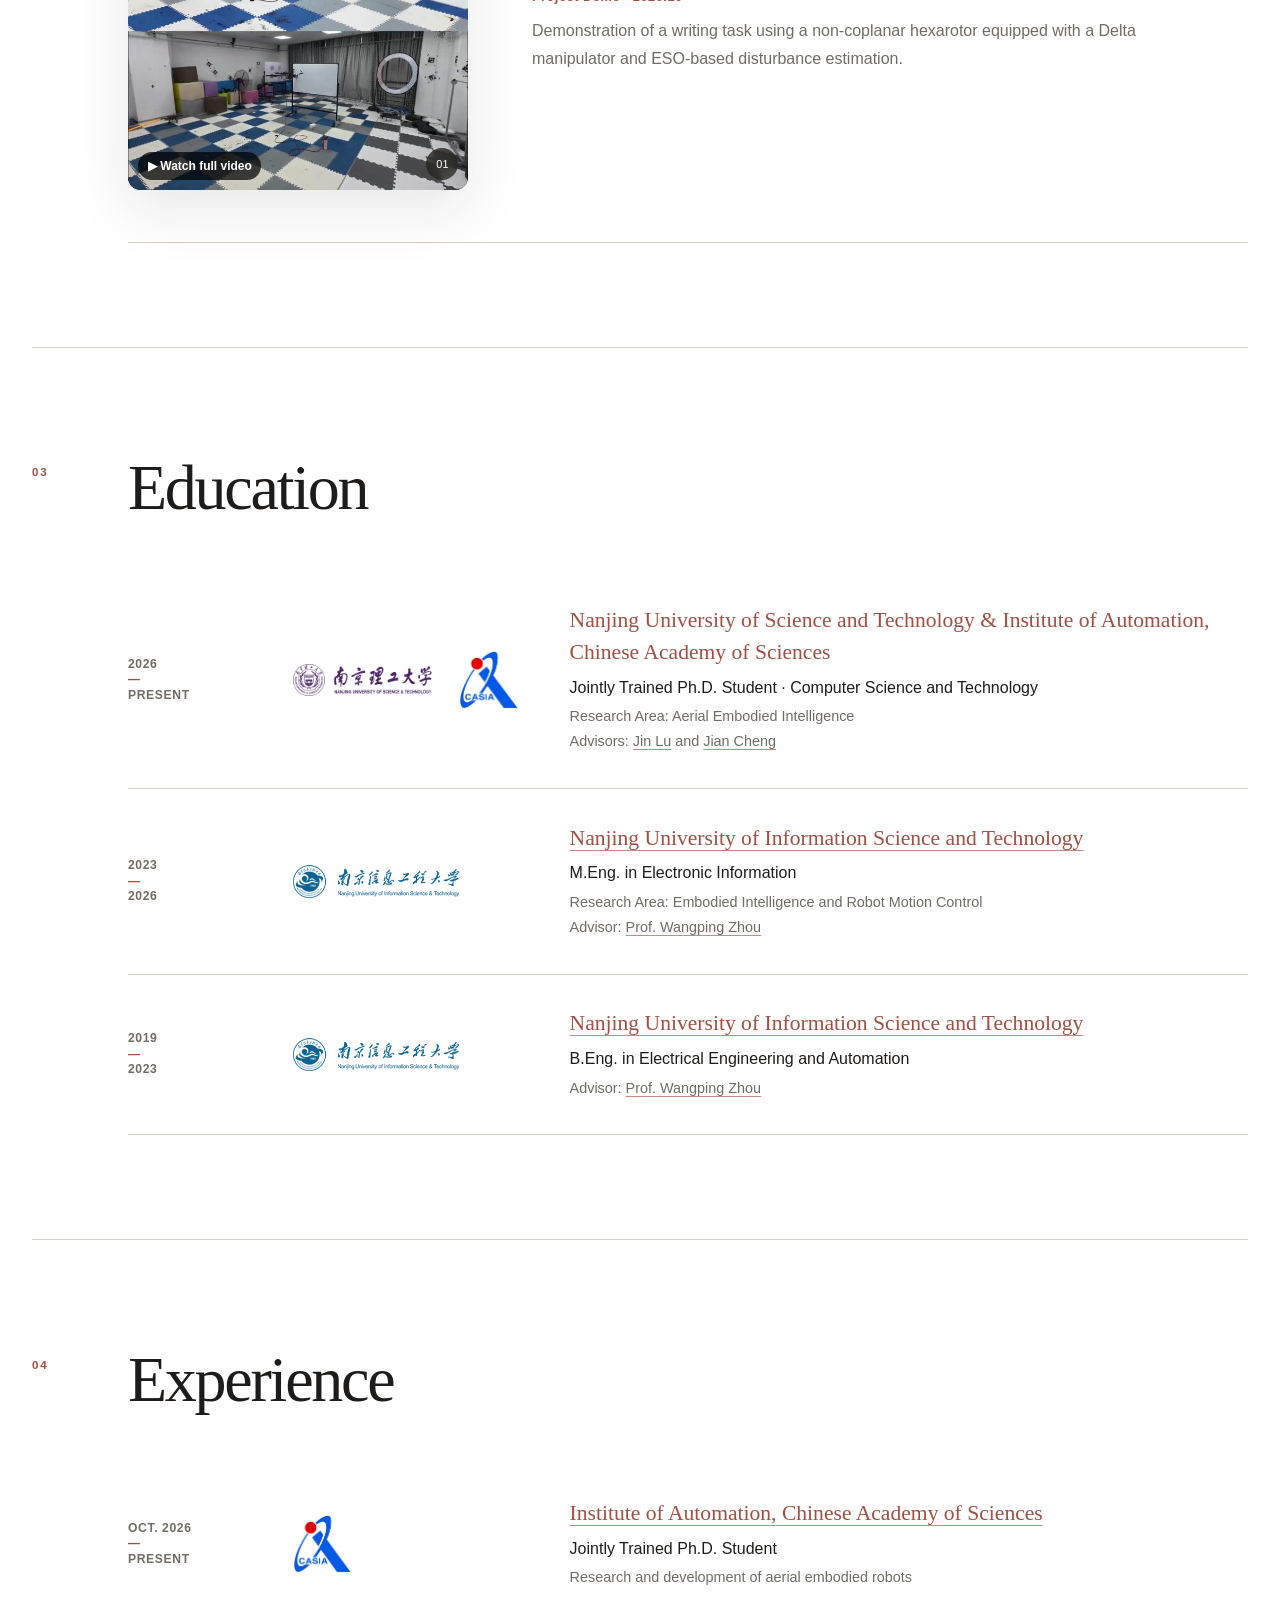
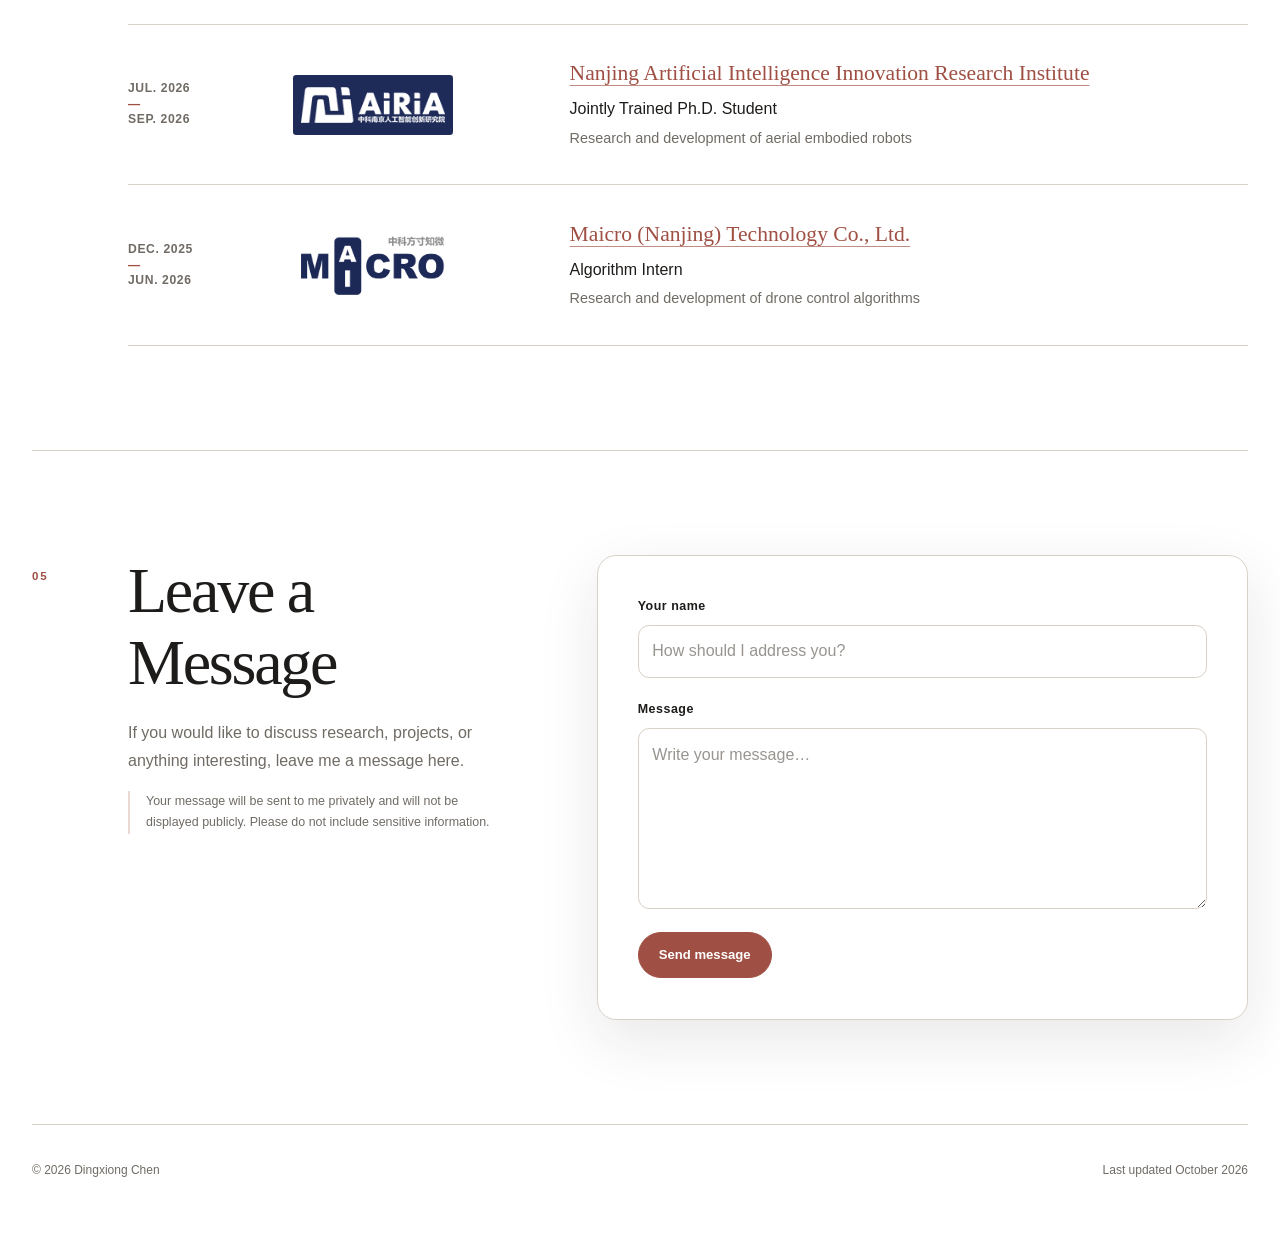
==== commit b54d9b07: "Describe ESO-based hexarotor and Delta manipulator writing demonstration" ====
--- a/index.html
+++ b/index.html
@@ -11,7 +11,7 @@
     <title>Dingxiong Chen · 陈丁熊</title>
     <link rel="icon" href="assets/favicon.svg" type="image/svg+xml" />
     <link rel="stylesheet" href="styles.css?v=20261019-1" />
-    <script src="content.js?v=20261019-2" defer></script>
+    <script src="content.js?v=20261019-3" defer></script>
     <script src="script.js?v=20261019-2" defer></script>
   </head>
   <body>
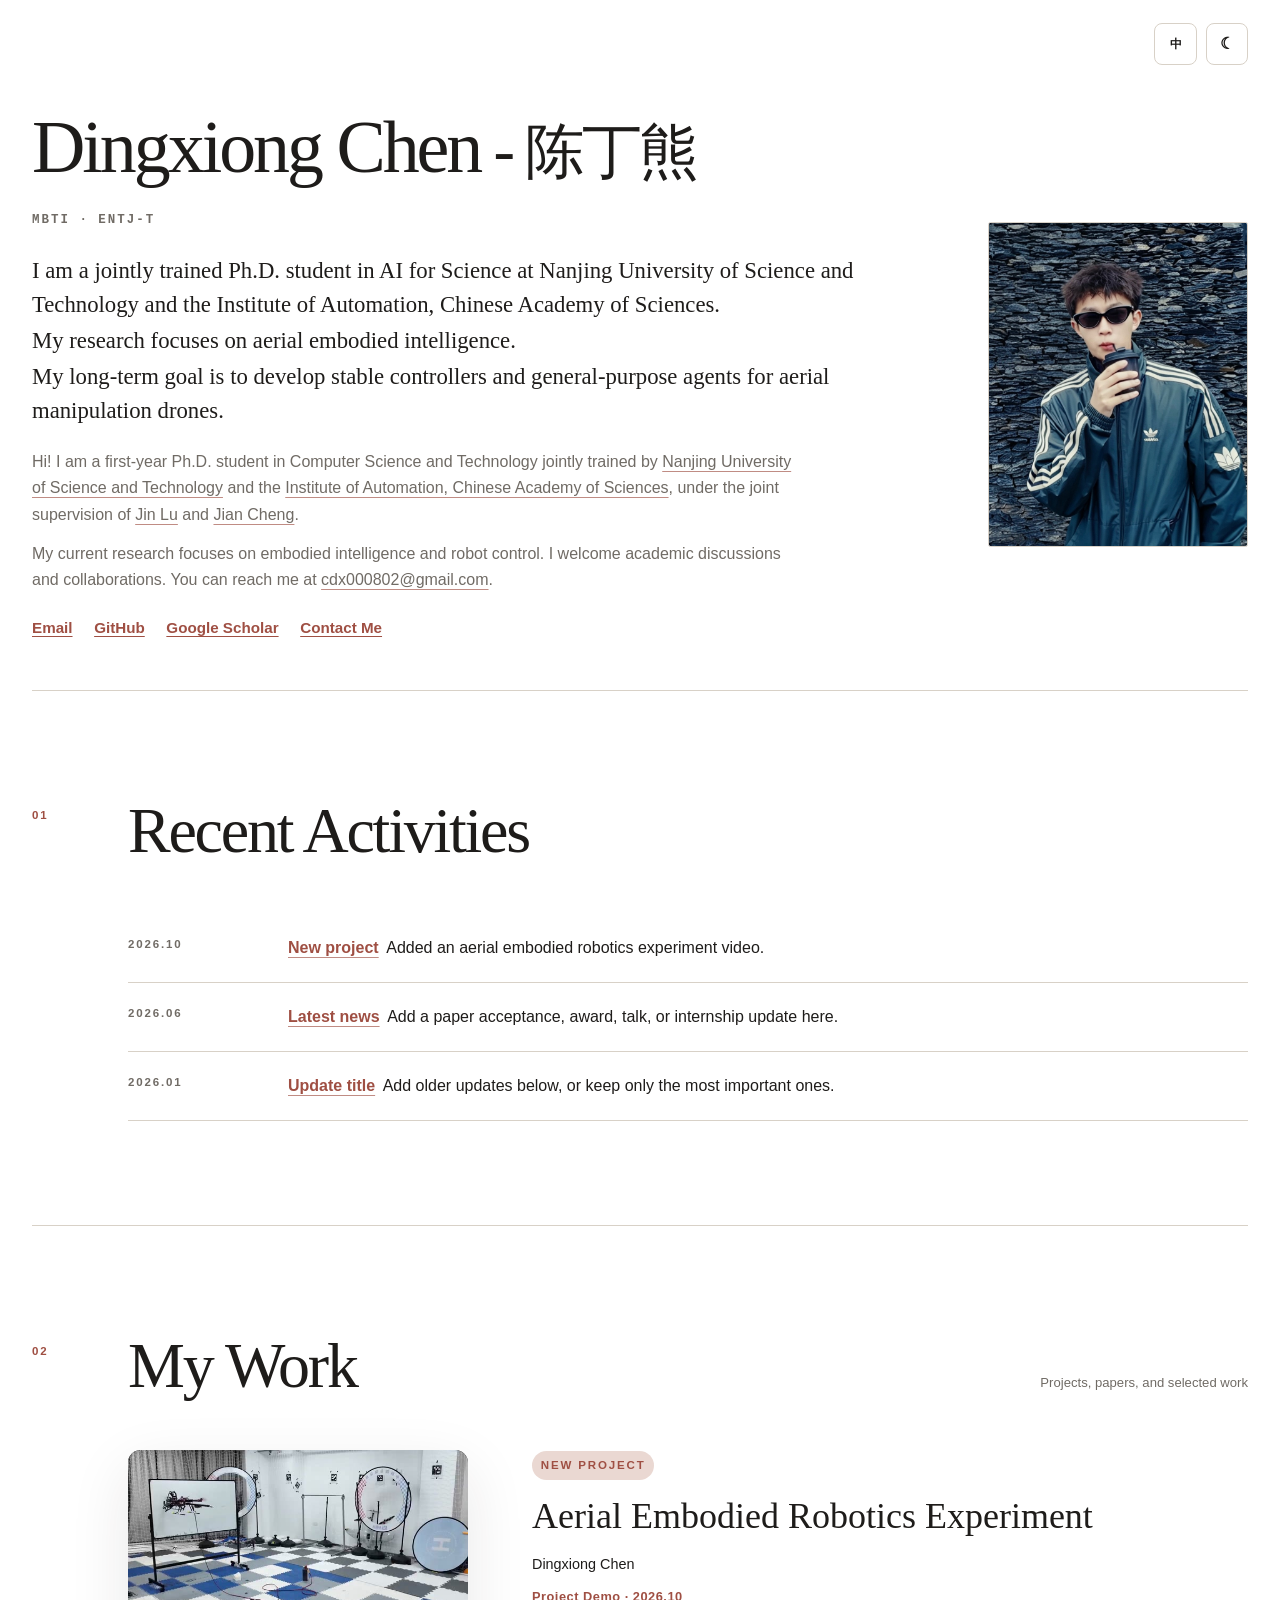
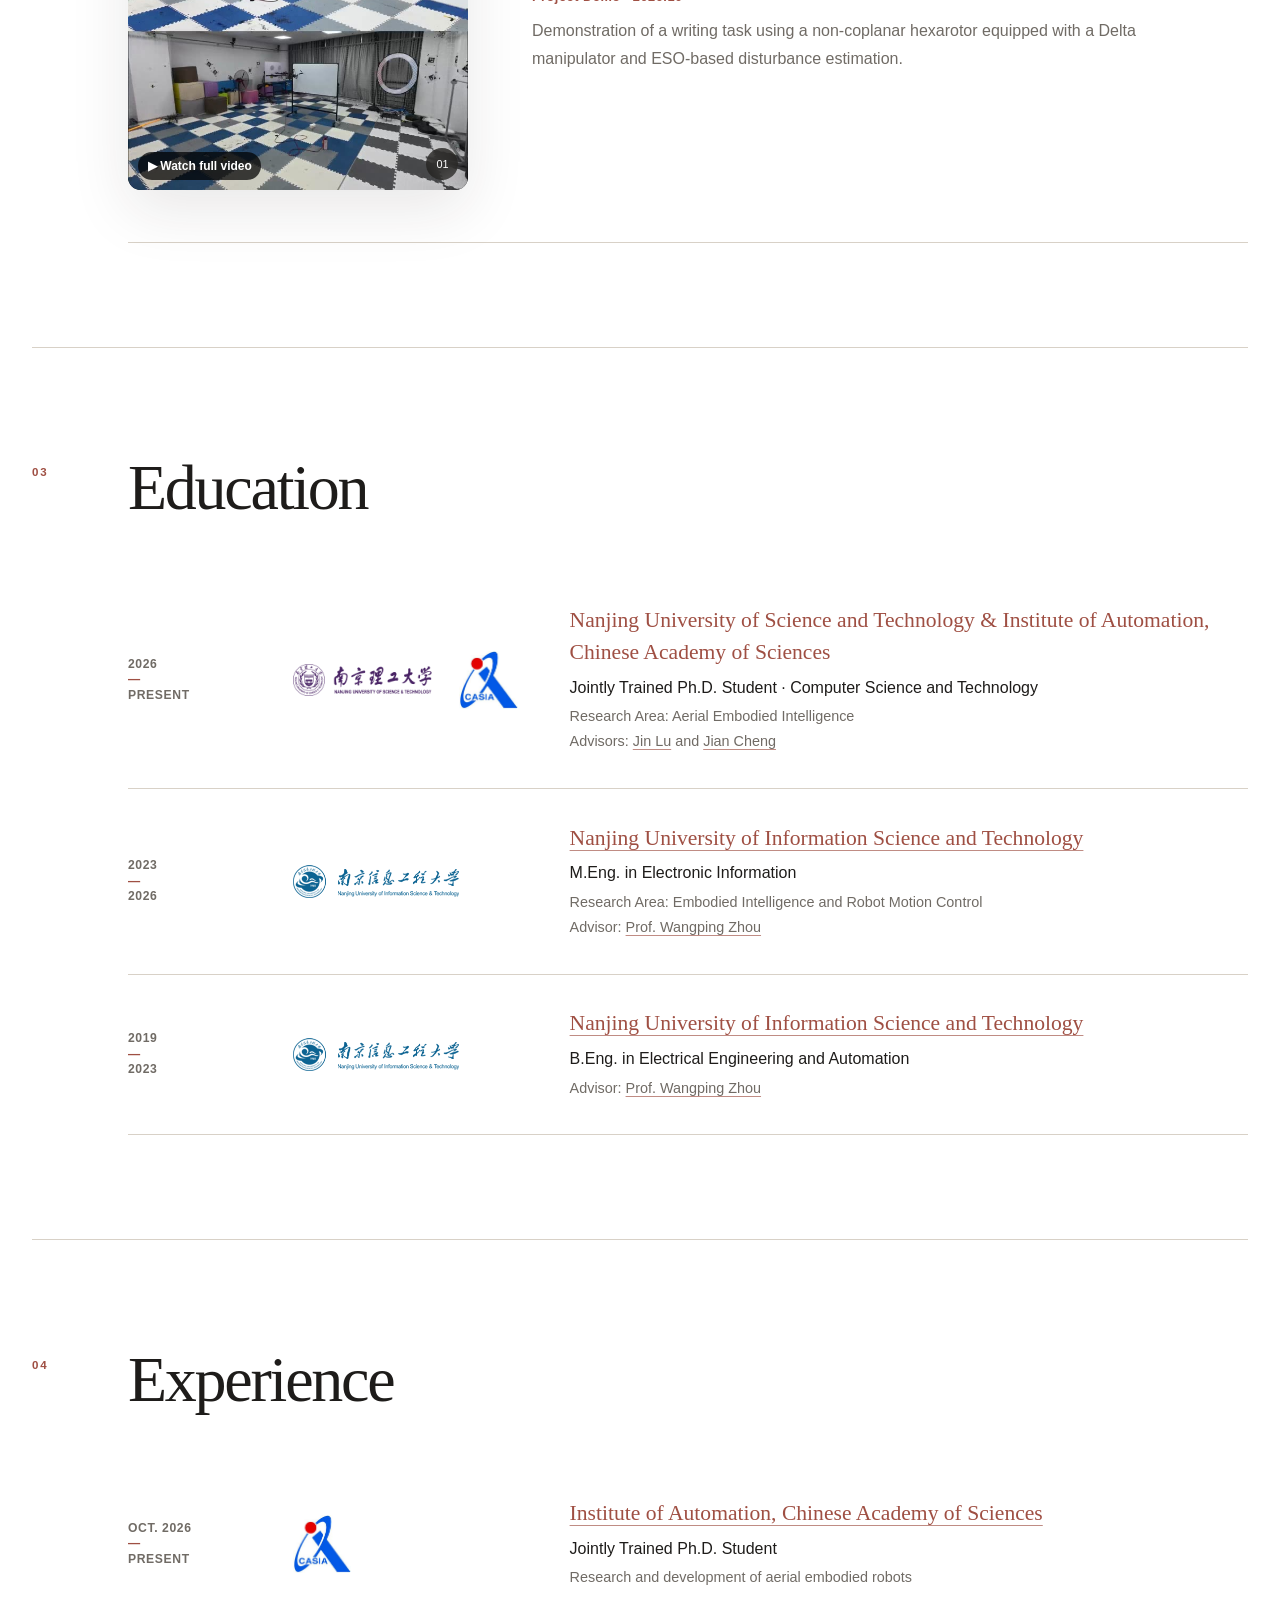
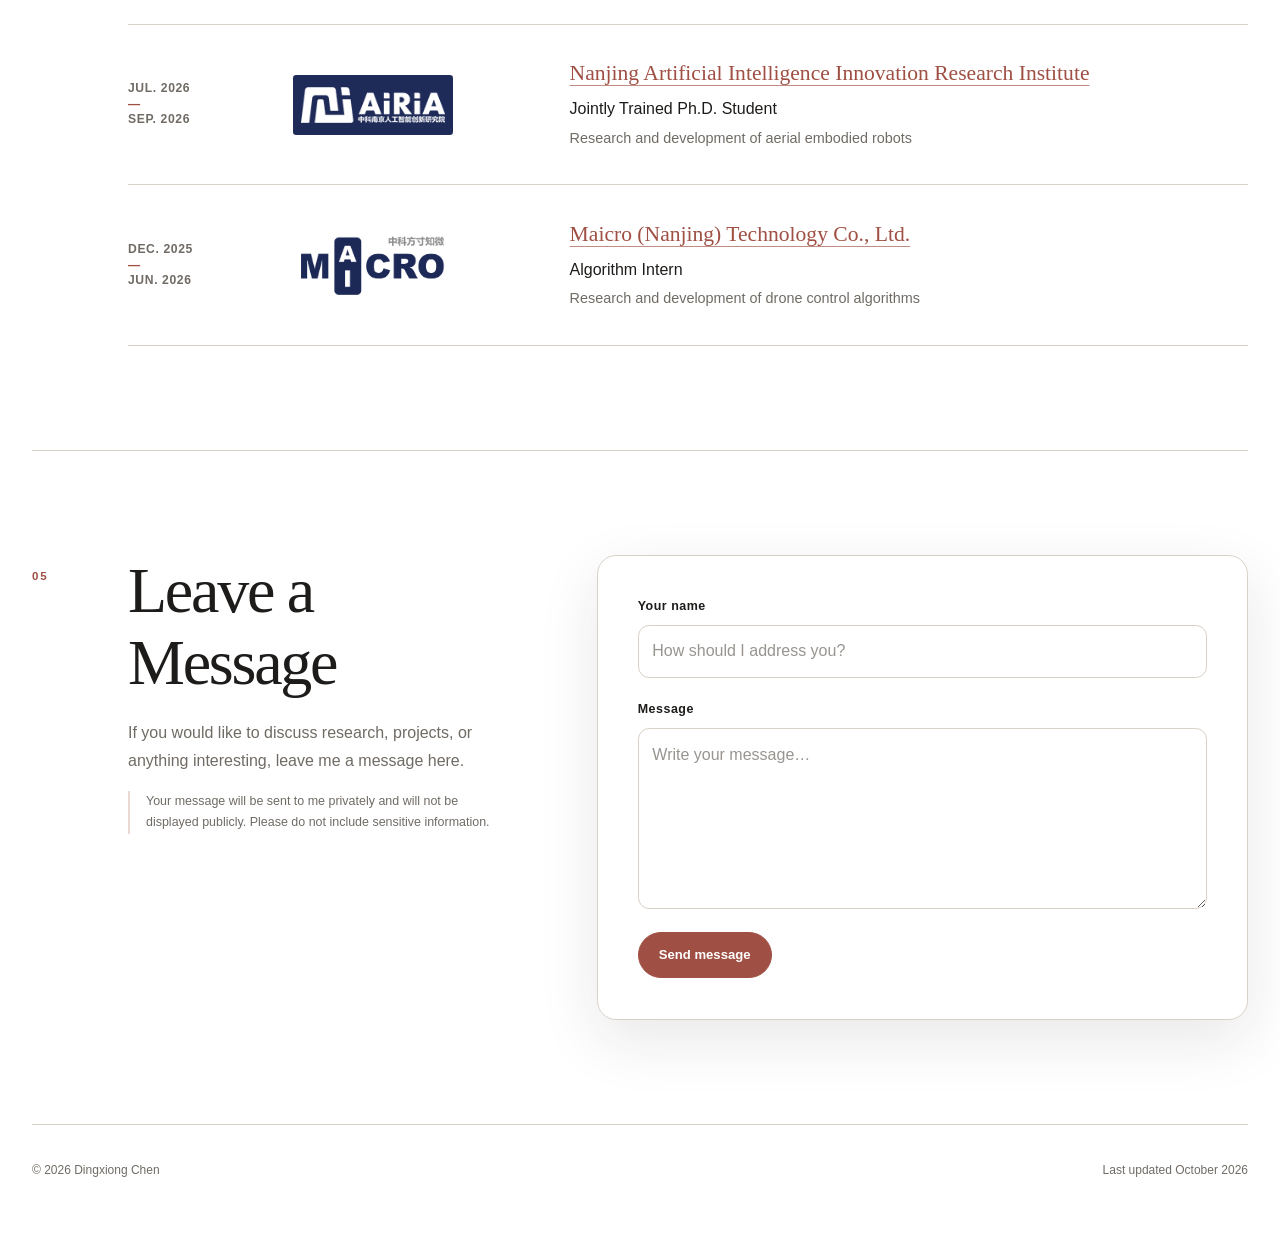
==== commit fa2b34eb: "Rename Selected Work heading to My Work" ====
--- a/index.html
+++ b/index.html
@@ -11,7 +11,7 @@
     <title>Dingxiong Chen · 陈丁熊</title>
     <link rel="icon" href="assets/favicon.svg" type="image/svg+xml" />
     <link rel="stylesheet" href="styles.css?v=20261019-1" />
-    <script src="content.js?v=20261019-3" defer></script>
+    <script src="content.js?v=20261019-4" defer></script>
     <script src="script.js?v=20261019-2" defer></script>
   </head>
   <body>
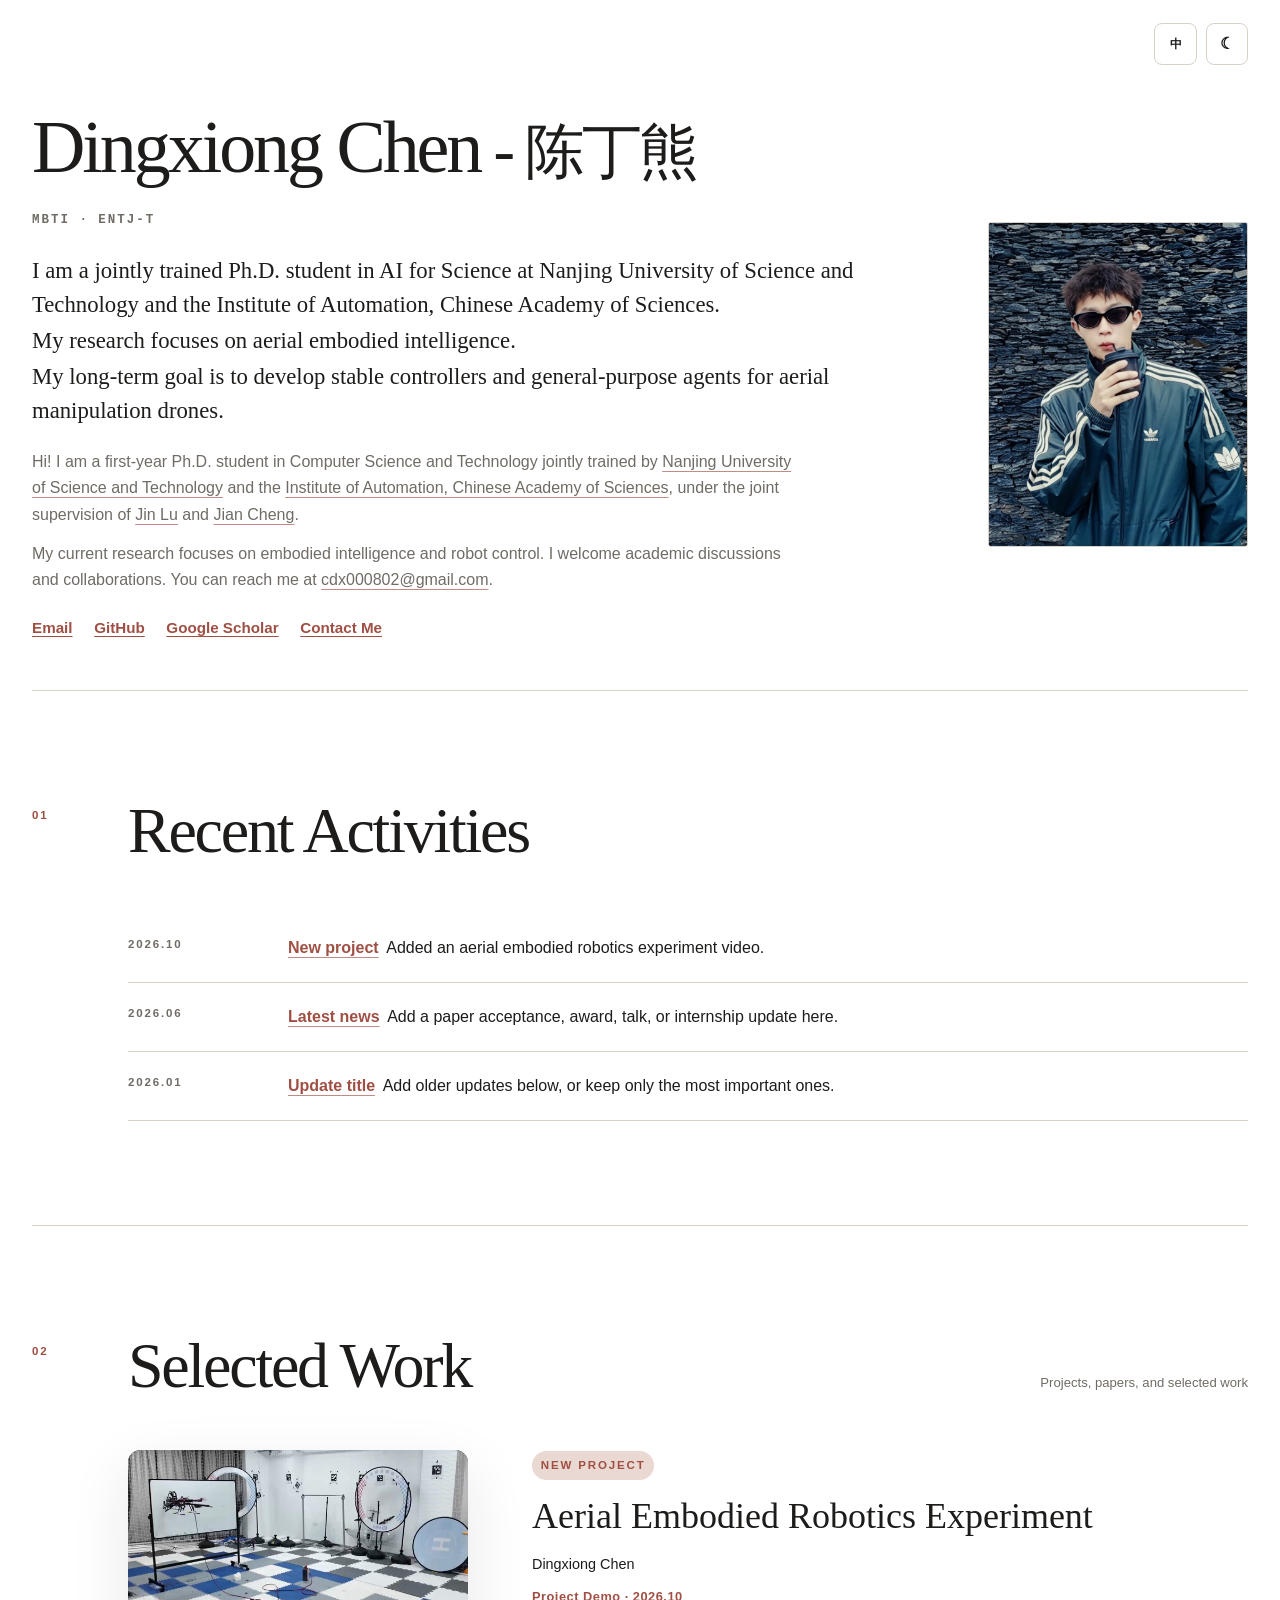
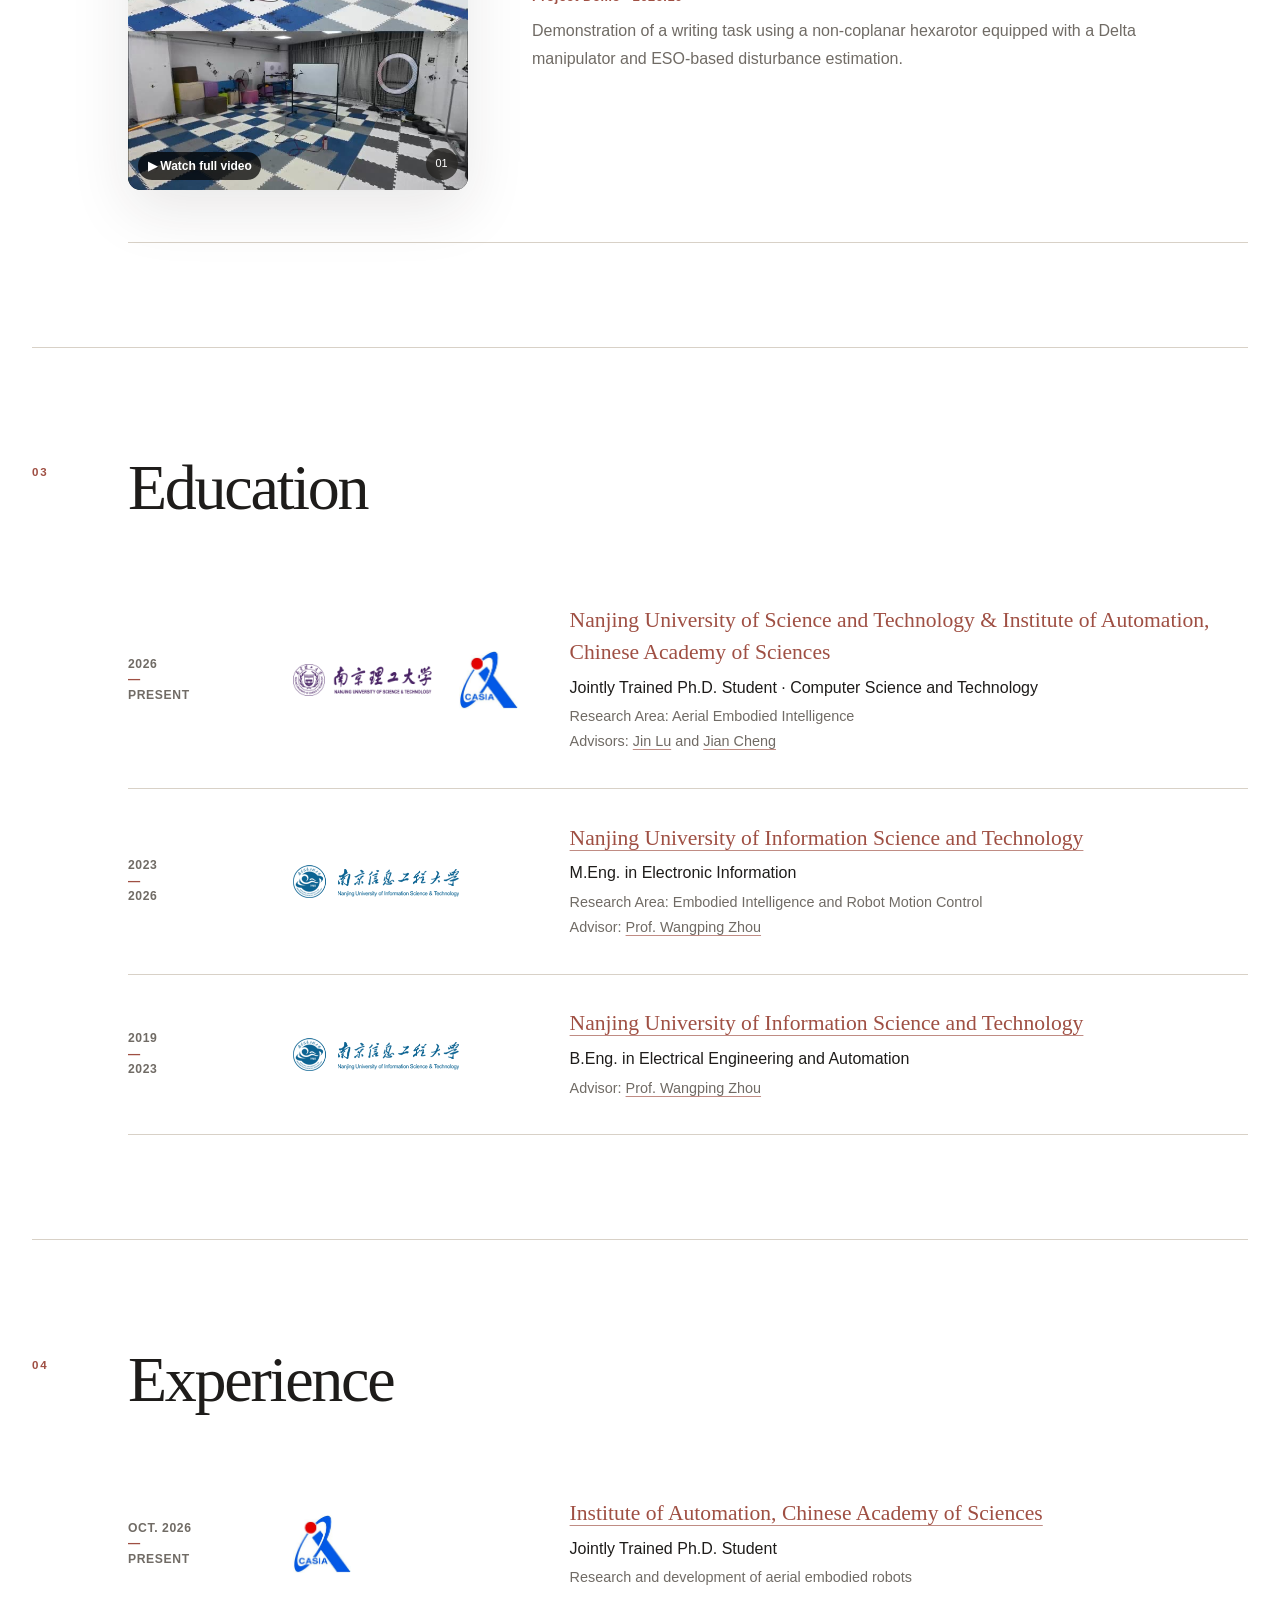
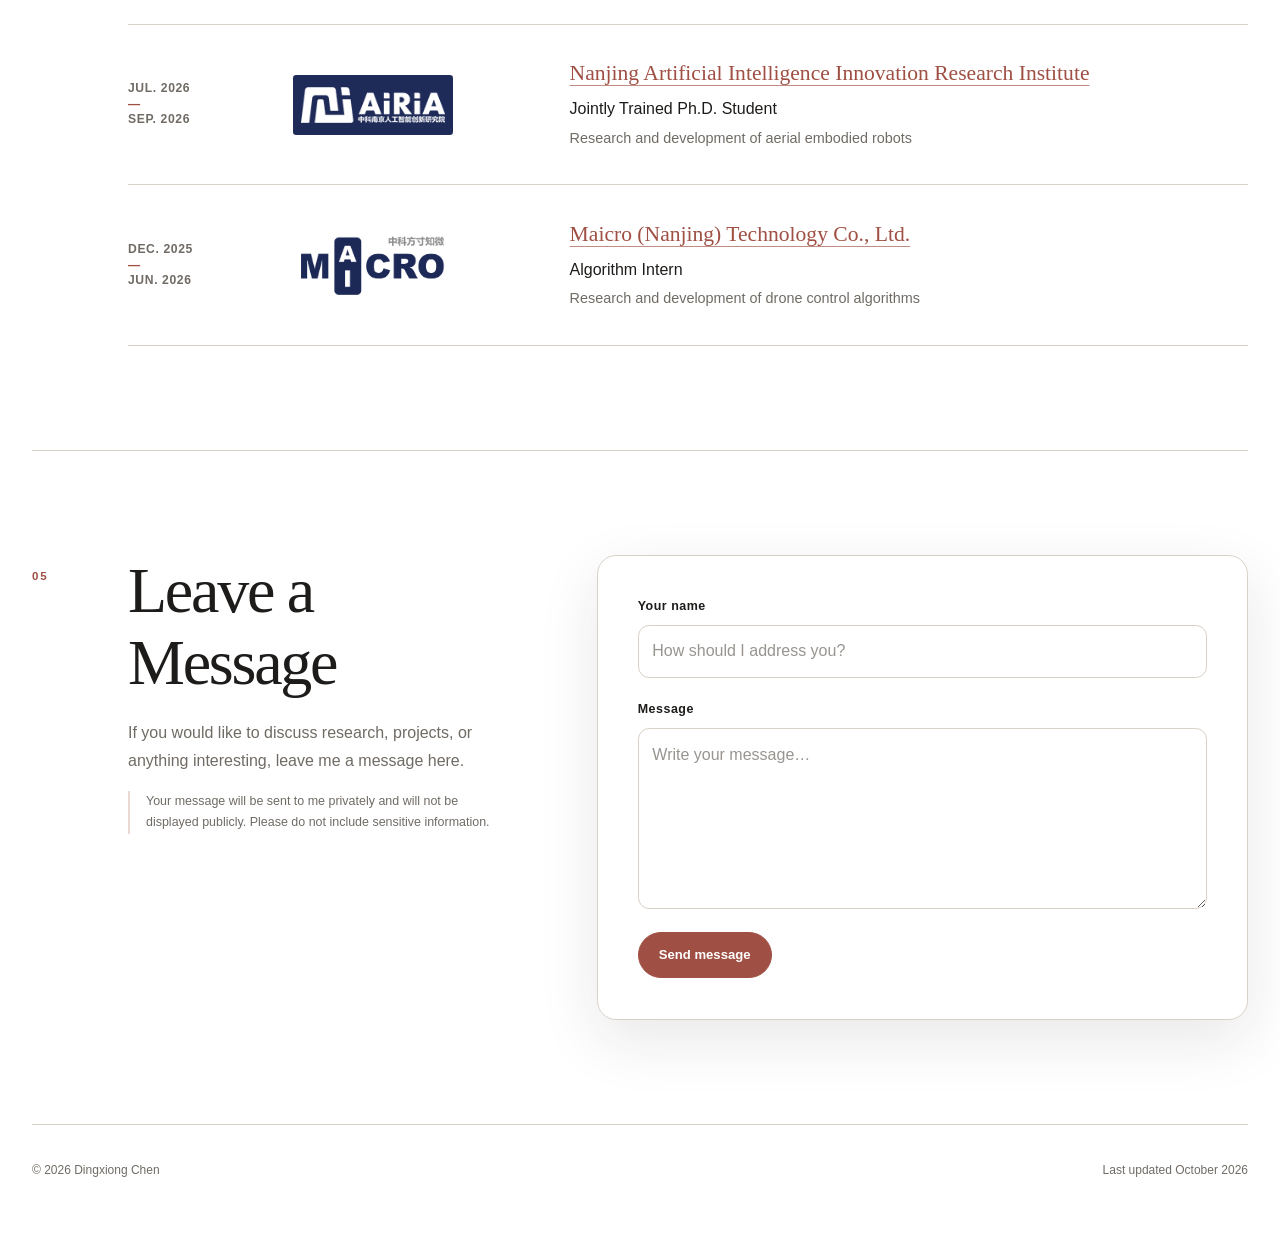
==== commit bd8d7d13: "Restore Selected Work heading and simplify Chinese section title" ====
--- a/index.html
+++ b/index.html
@@ -11,7 +11,7 @@
     <title>Dingxiong Chen · 陈丁熊</title>
     <link rel="icon" href="assets/favicon.svg" type="image/svg+xml" />
     <link rel="stylesheet" href="styles.css?v=20261019-1" />
-    <script src="content.js?v=20261019-4" defer></script>
+    <script src="content.js?v=20261019-5" defer></script>
     <script src="script.js?v=20261019-2" defer></script>
   </head>
   <body>
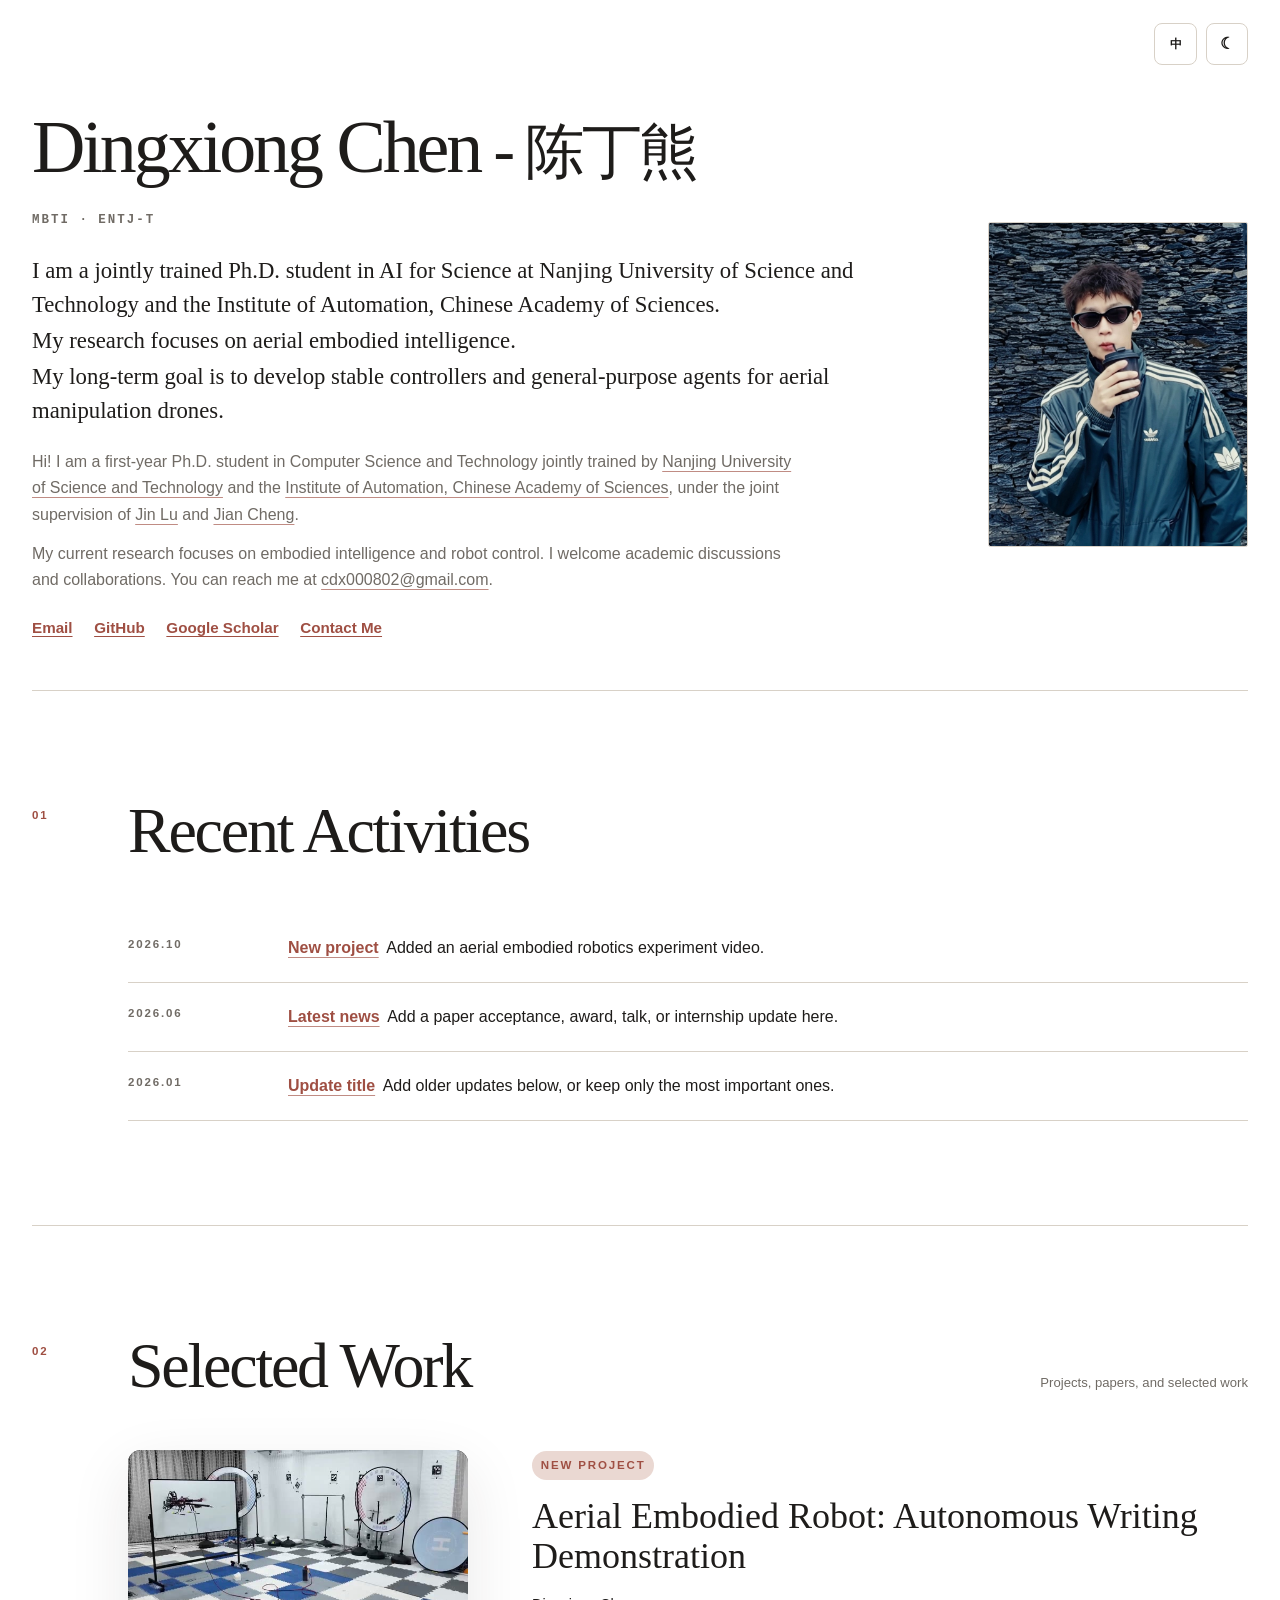
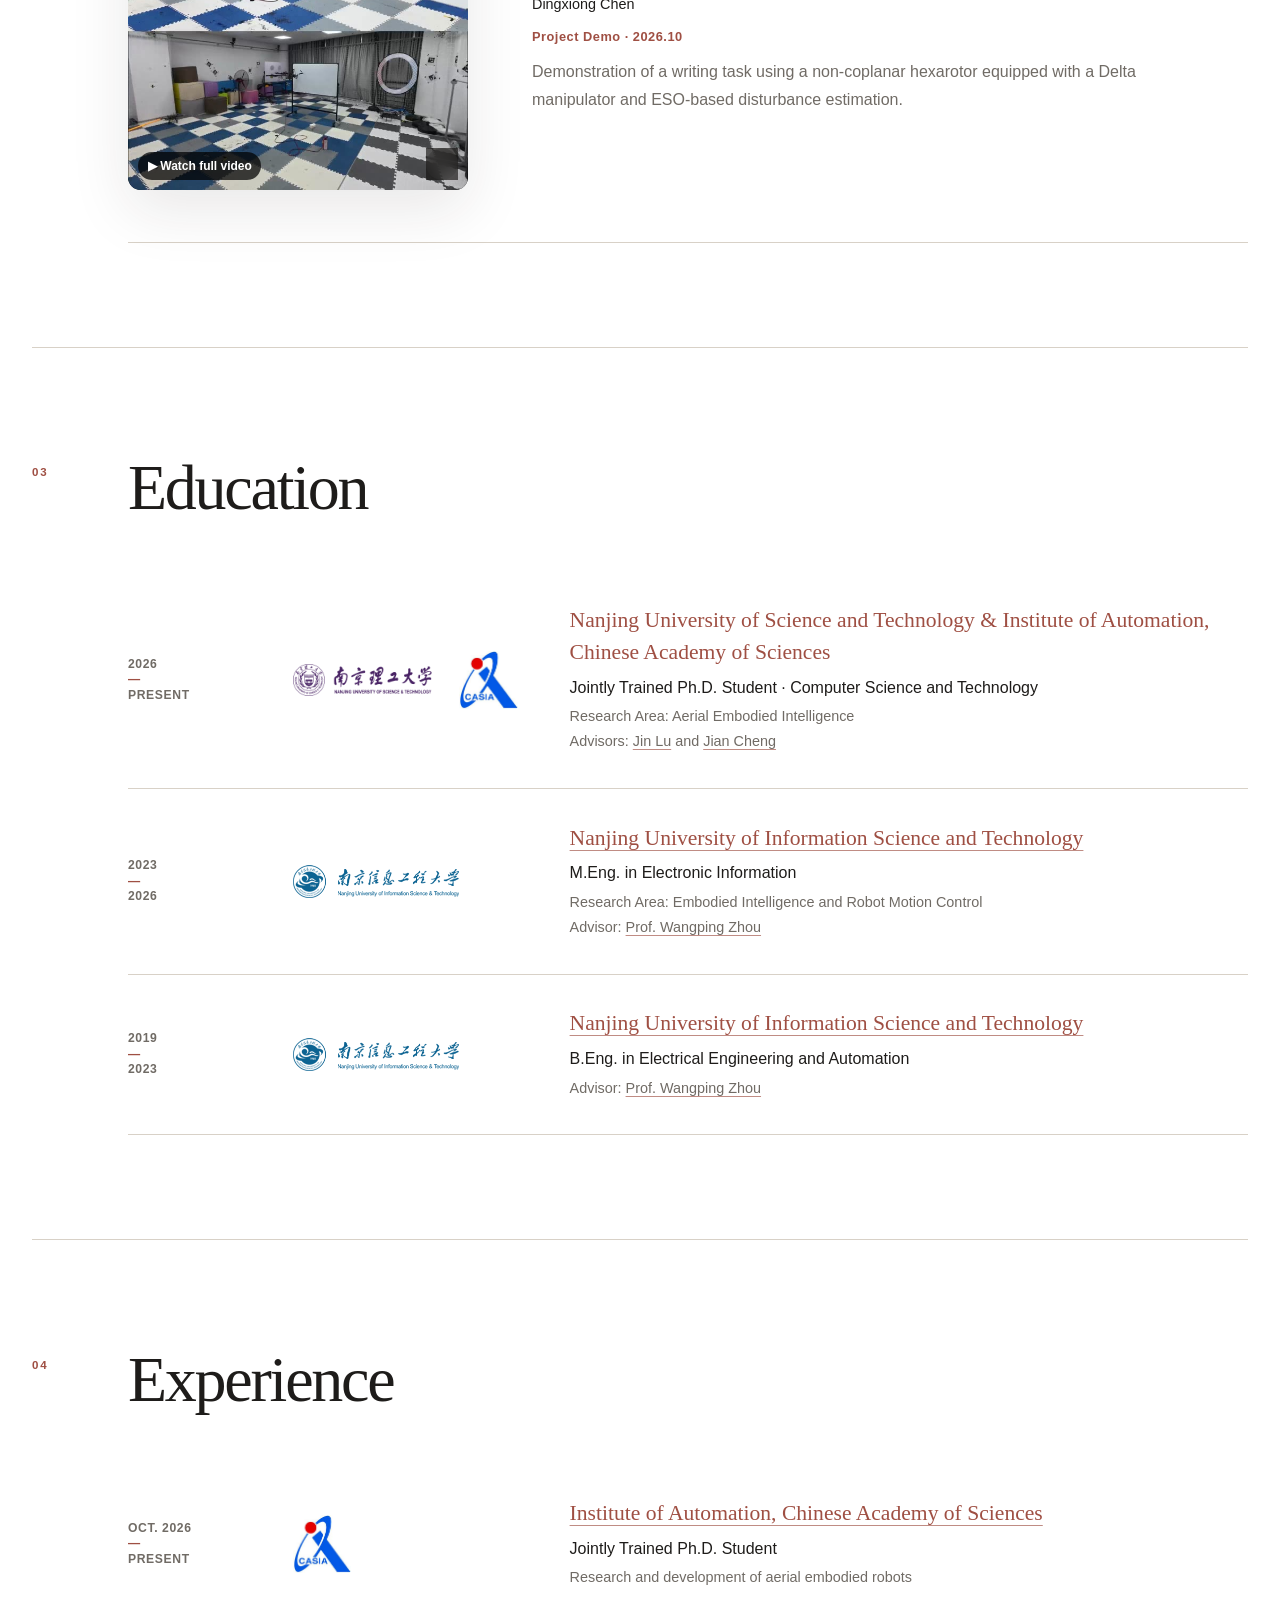
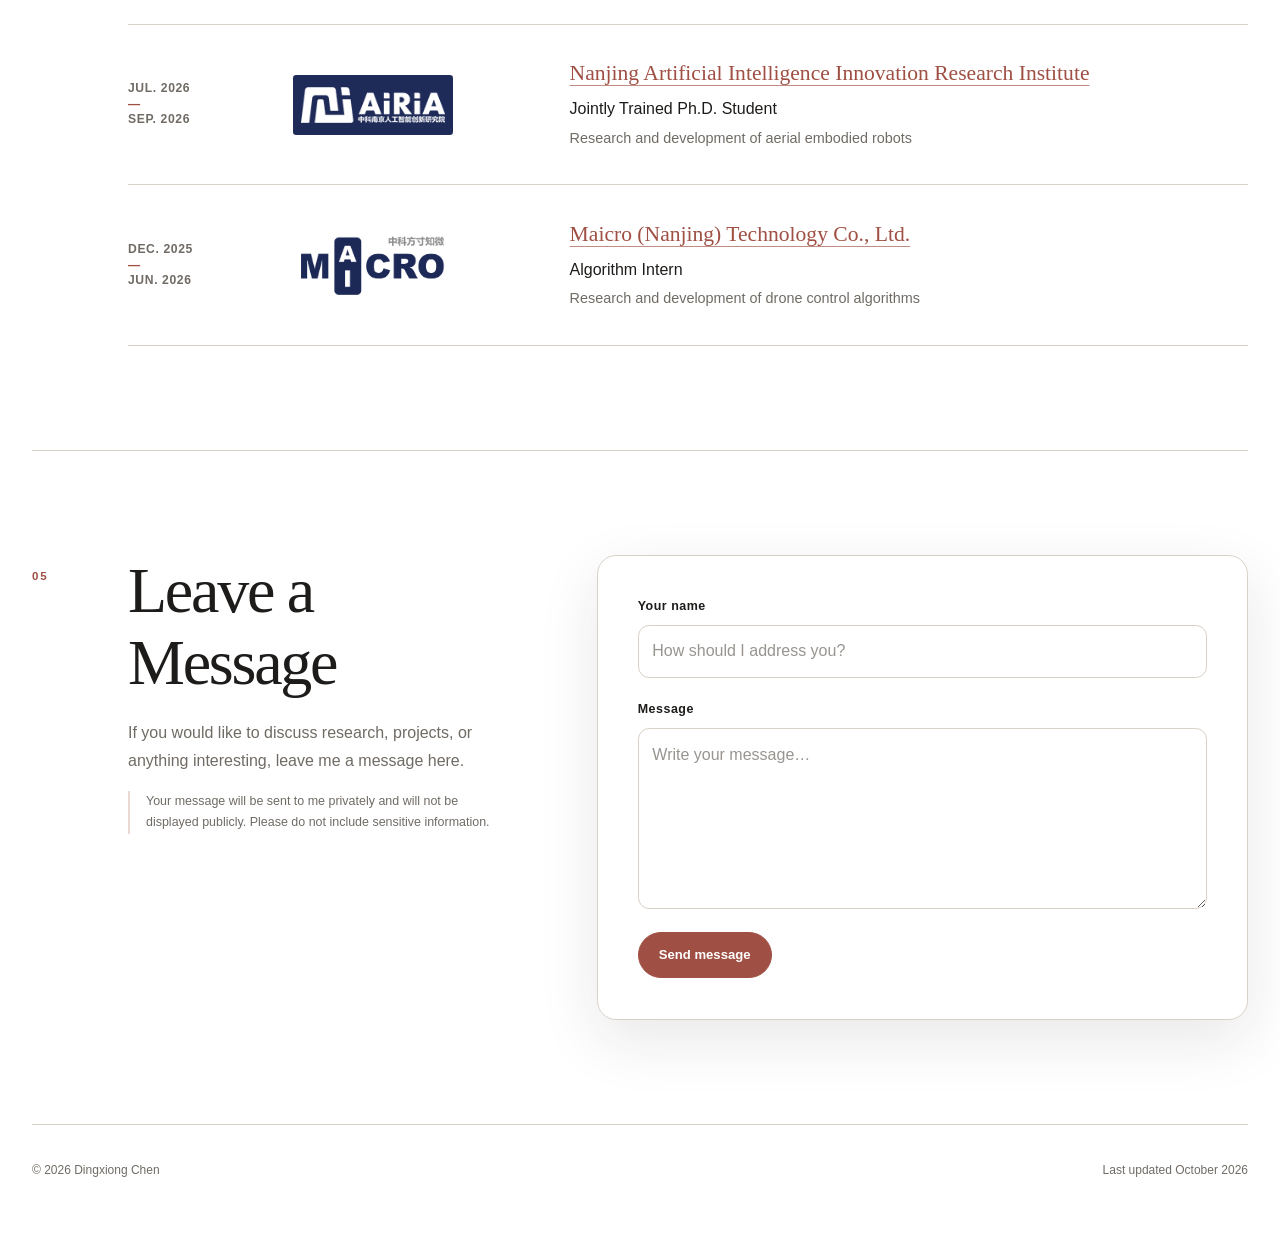
==== commit 9cf311c9: "Rename aerial robot project to autonomous writing demonstration" ====
--- a/index.html
+++ b/index.html
@@ -11,7 +11,7 @@
     <title>Dingxiong Chen · 陈丁熊</title>
     <link rel="icon" href="assets/favicon.svg" type="image/svg+xml" />
     <link rel="stylesheet" href="styles.css?v=20261019-1" />
-    <script src="content.js?v=20261019-5" defer></script>
+    <script src="content.js?v=20261019-6" defer></script>
     <script src="script.js?v=20261019-2" defer></script>
   </head>
   <body>
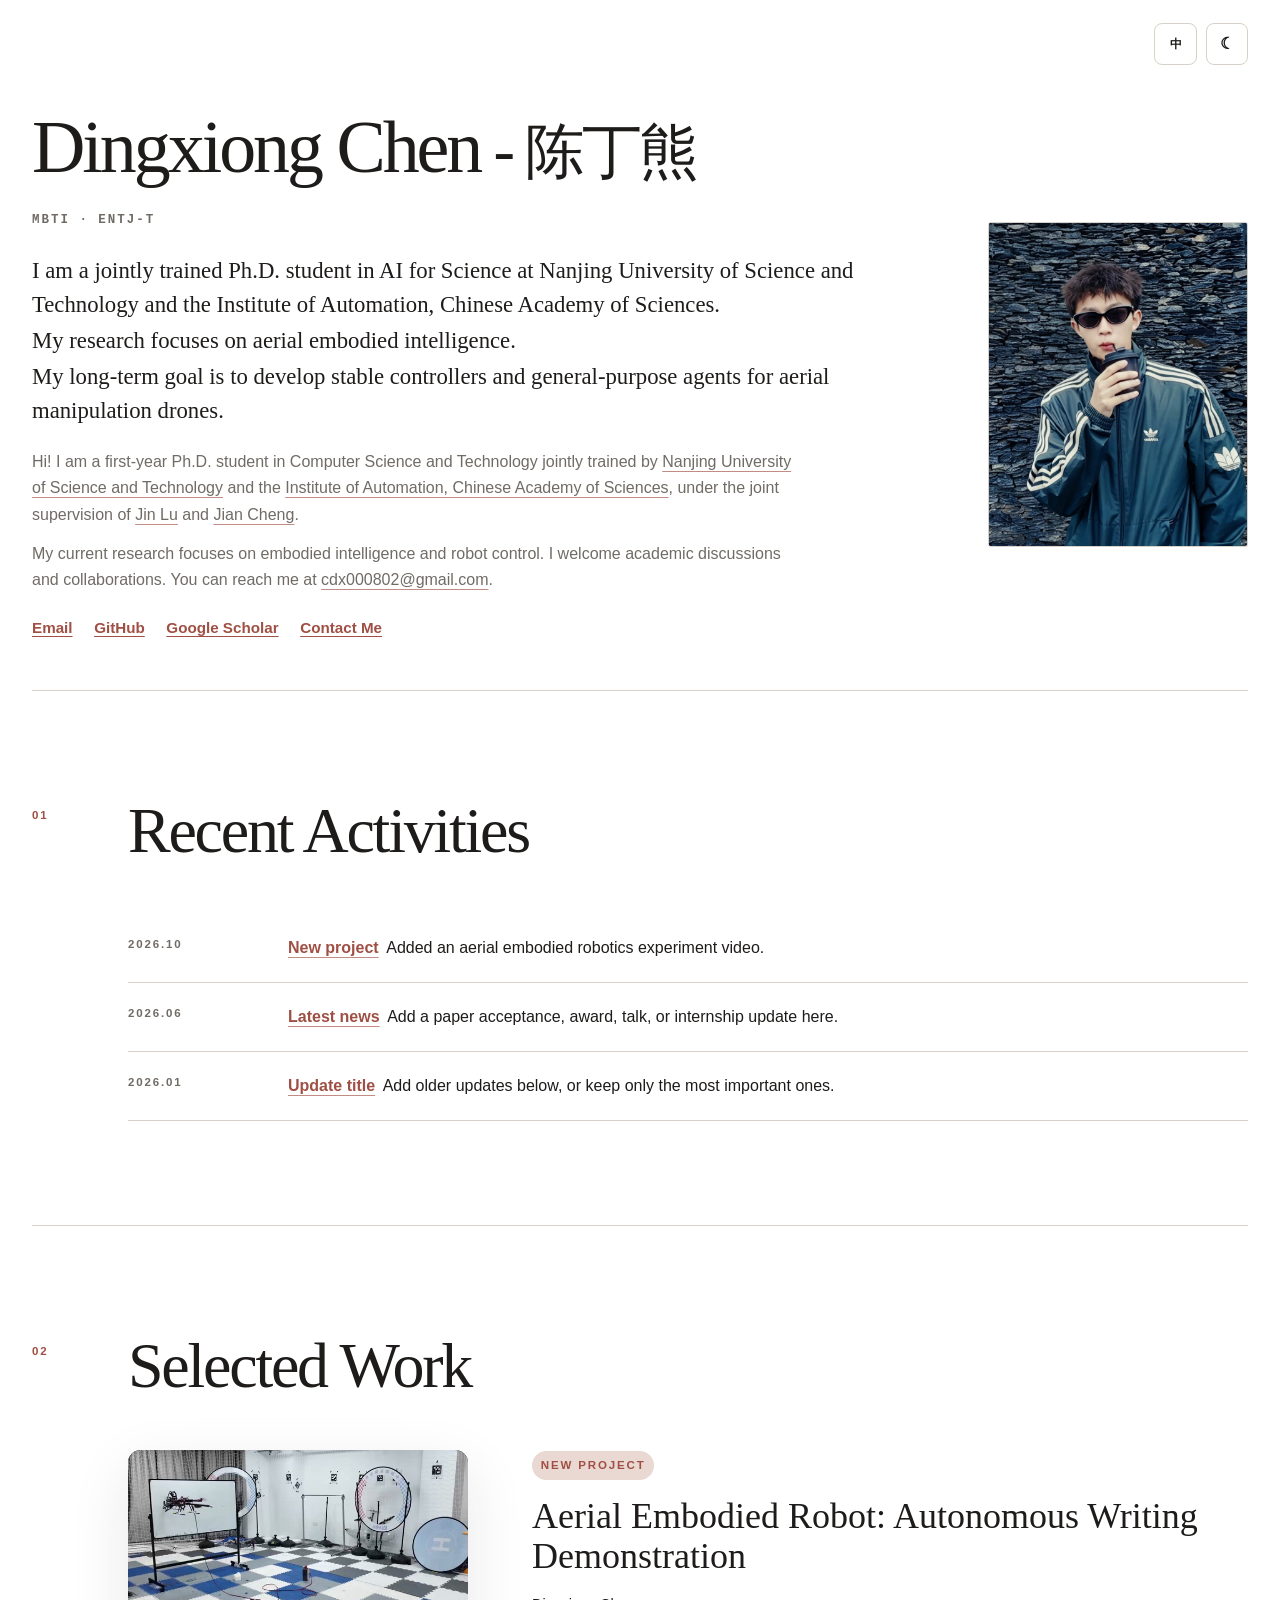
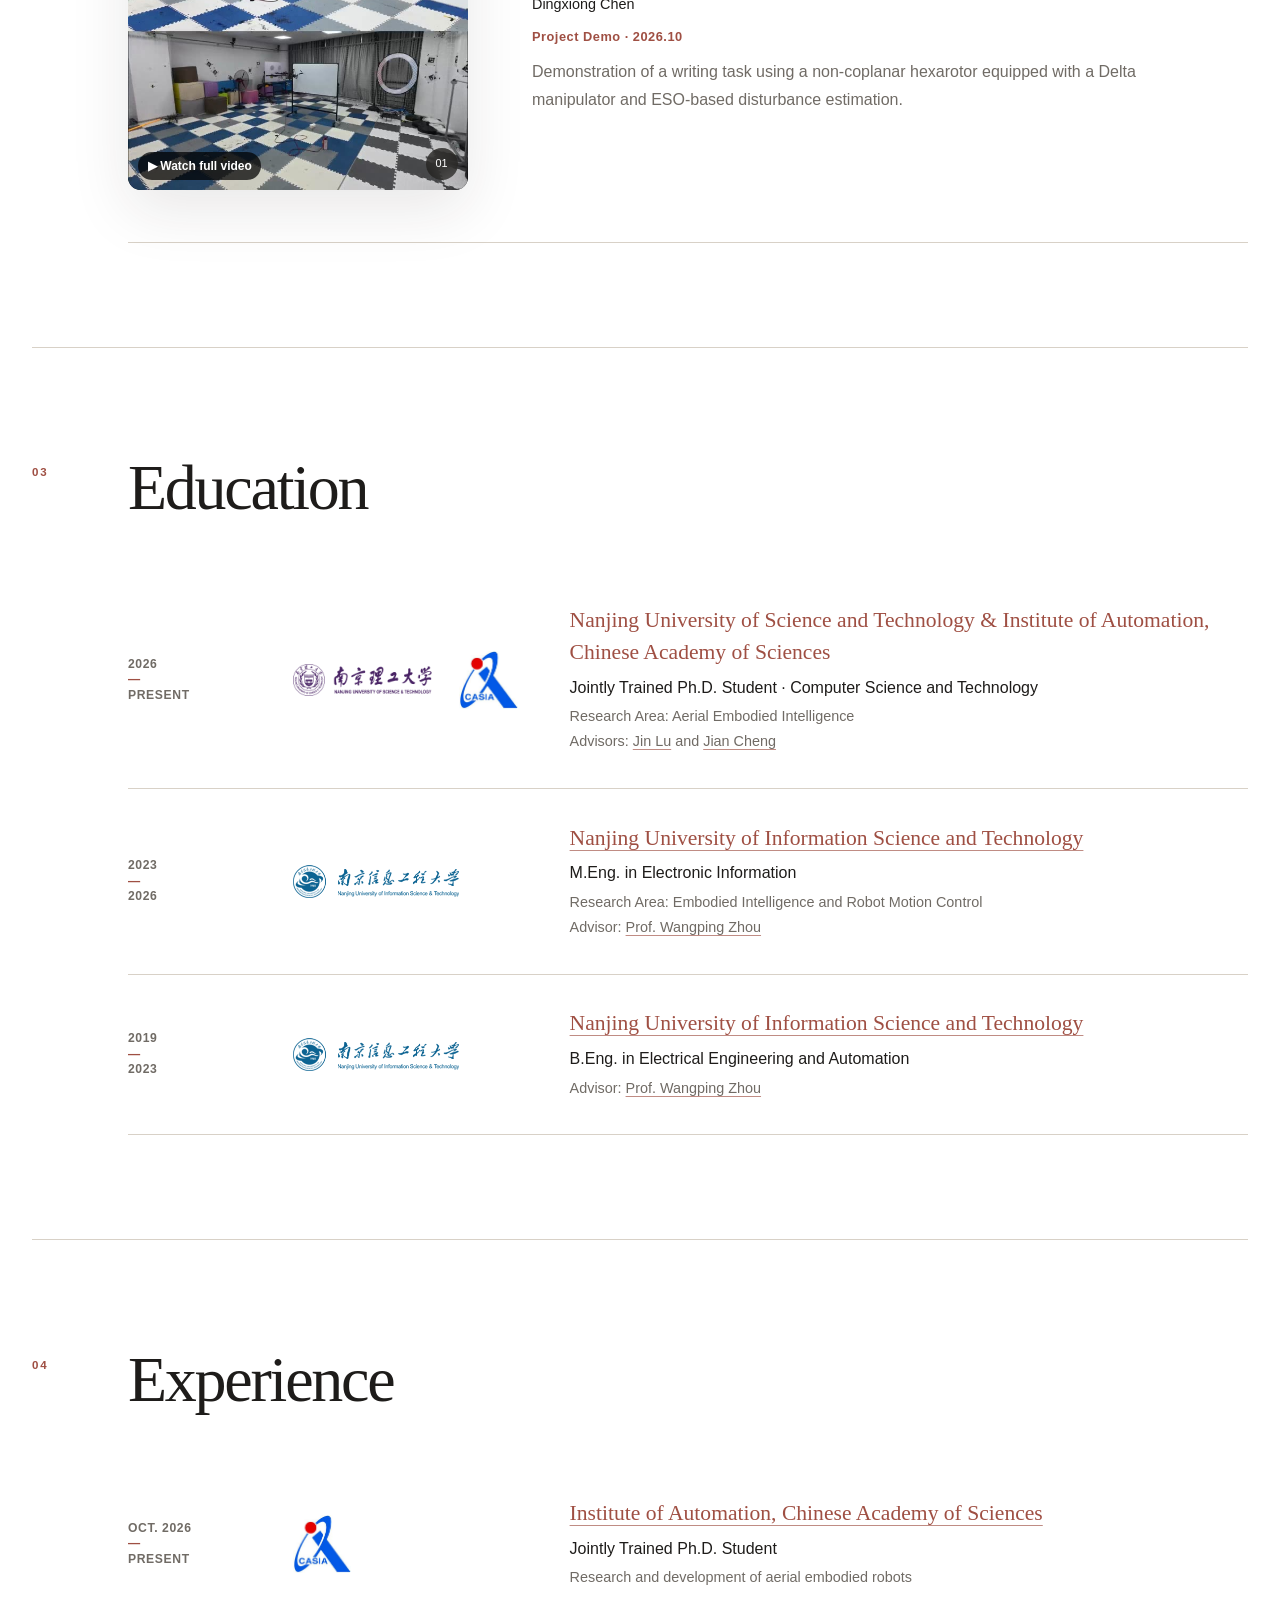
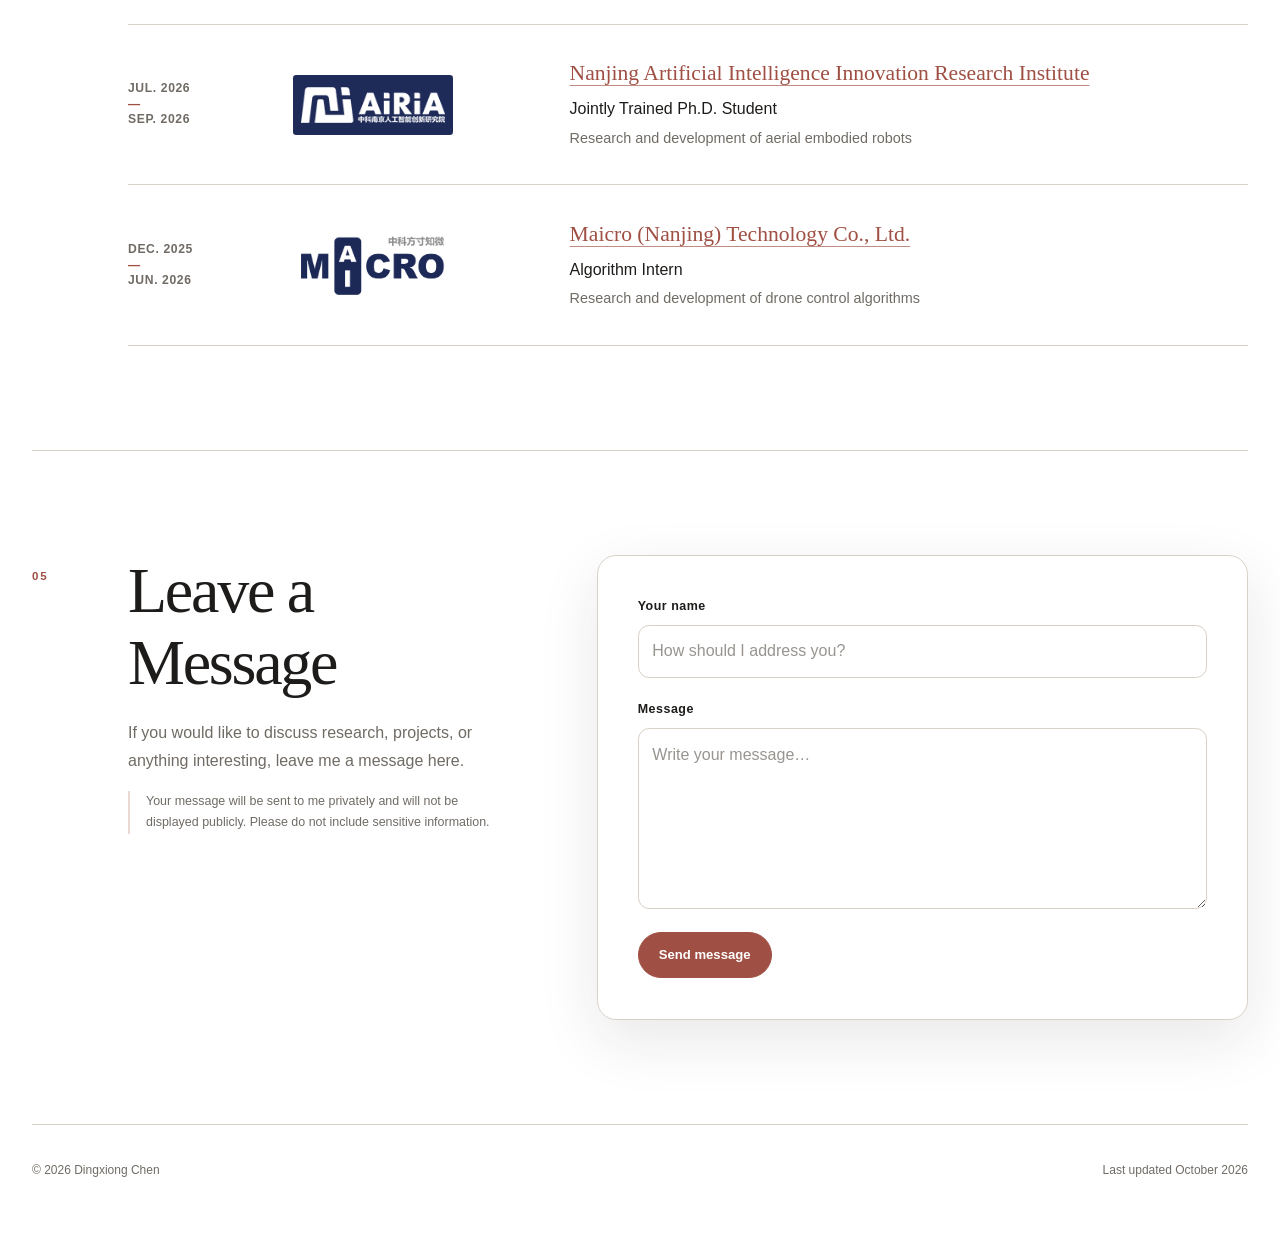
==== commit 6dd254d9: "Remove placeholder note next to projects section heading" ====
--- a/index.html
+++ b/index.html
@@ -11,8 +11,8 @@
     <title>Dingxiong Chen · 陈丁熊</title>
     <link rel="icon" href="assets/favicon.svg" type="image/svg+xml" />
     <link rel="stylesheet" href="styles.css?v=20261019-1" />
-    <script src="content.js?v=20261019-6" defer></script>
-    <script src="script.js?v=20261019-2" defer></script>
+    <script src="content.js?v=20261019-7" defer></script>
+    <script src="script.js?v=20261019-3" defer></script>
   </head>
   <body>
     <a class="skip-link" href="#main">跳到正文</a>
@@ -67,7 +67,6 @@
           <div class="section-body">
             <div class="section-heading-row">
               <h2 id="publications-title"></h2>
-              <p class="section-note" id="publications-note"></p>
             </div>
             <div class="publication-list" id="publication-list"></div>
           </div>
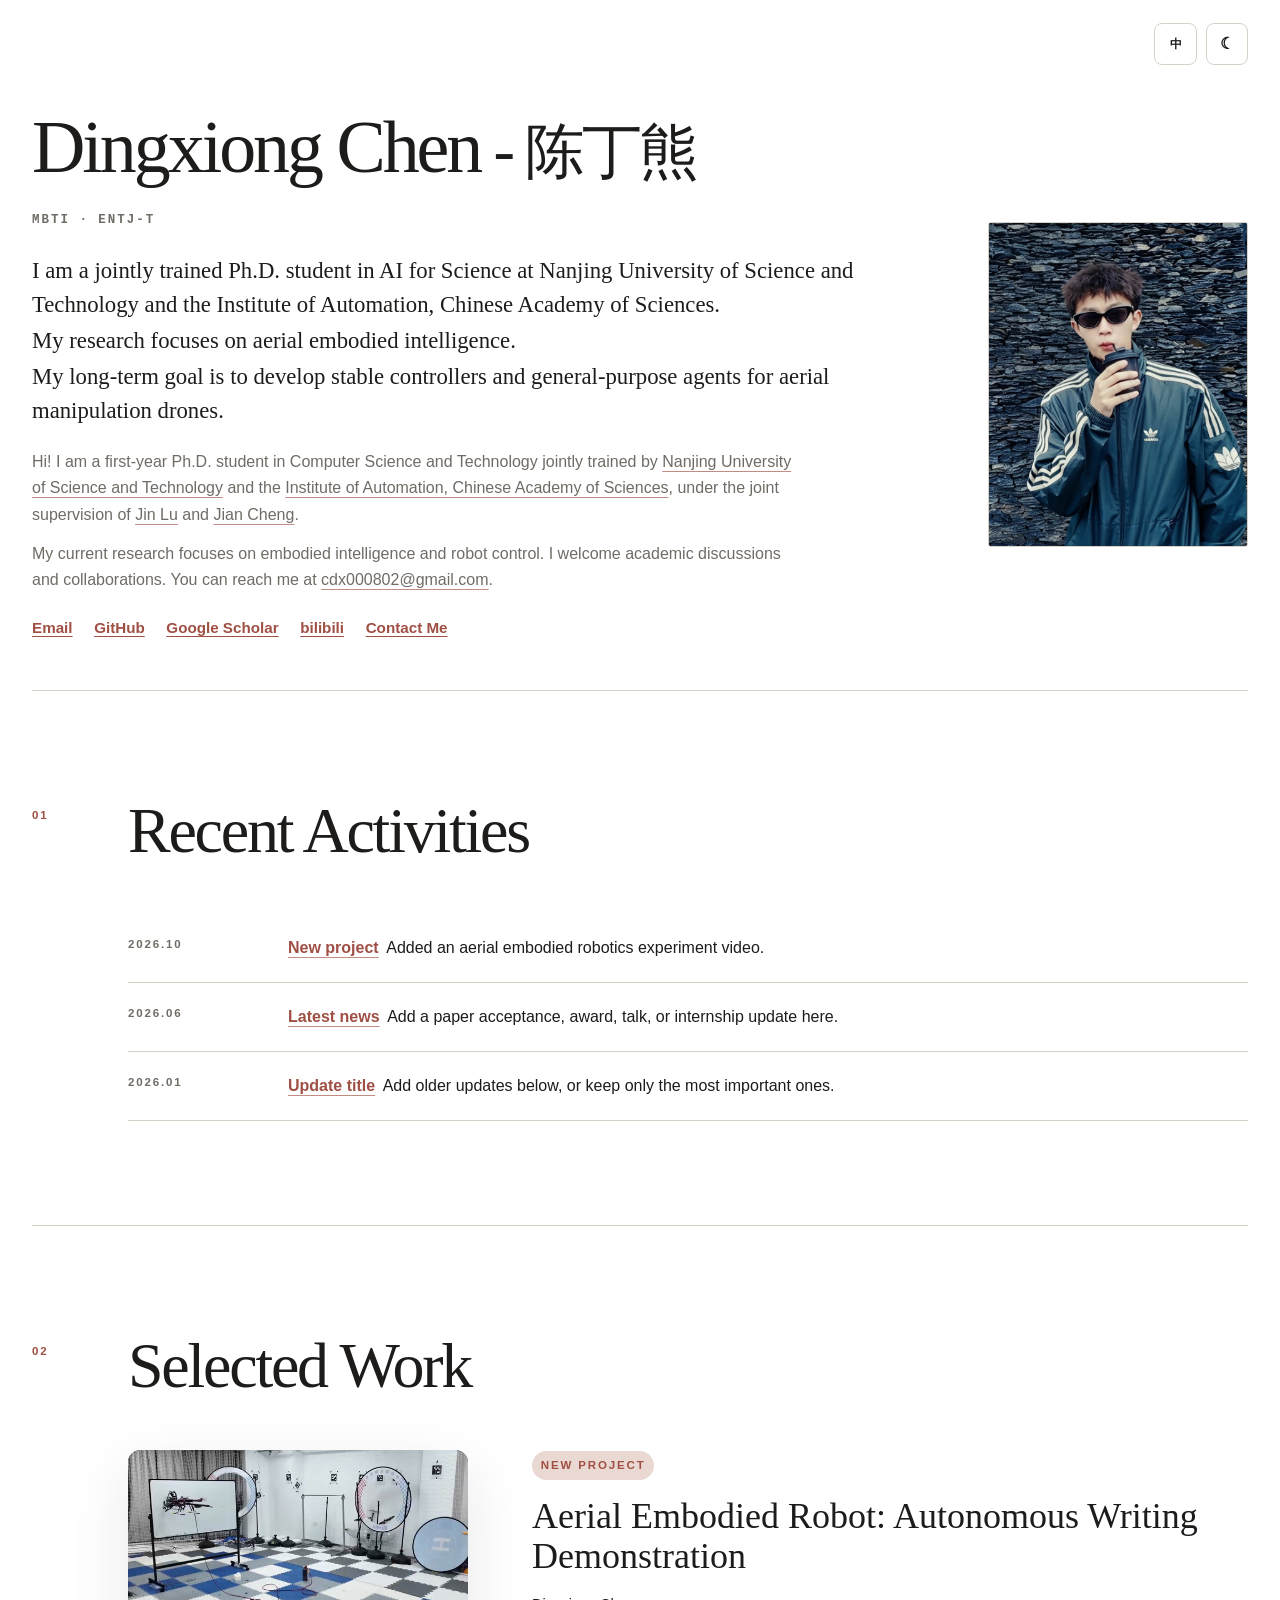
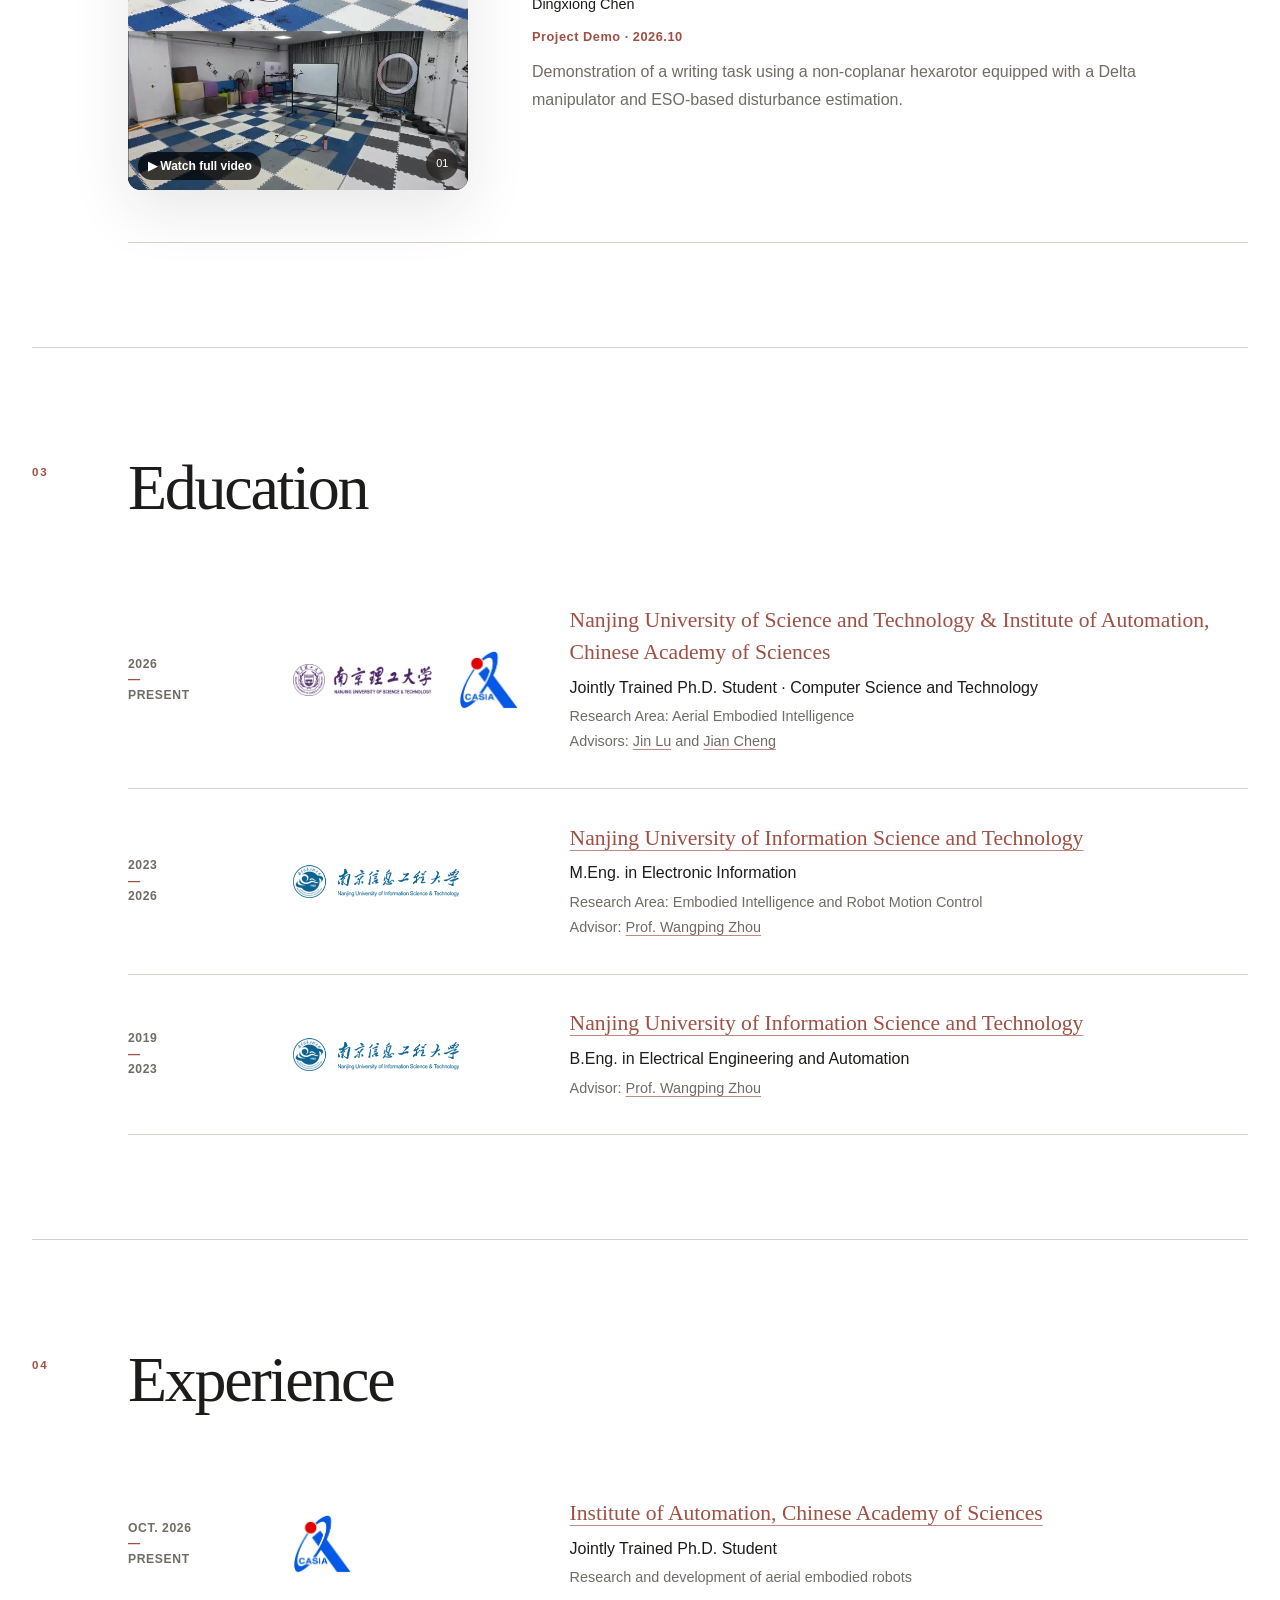
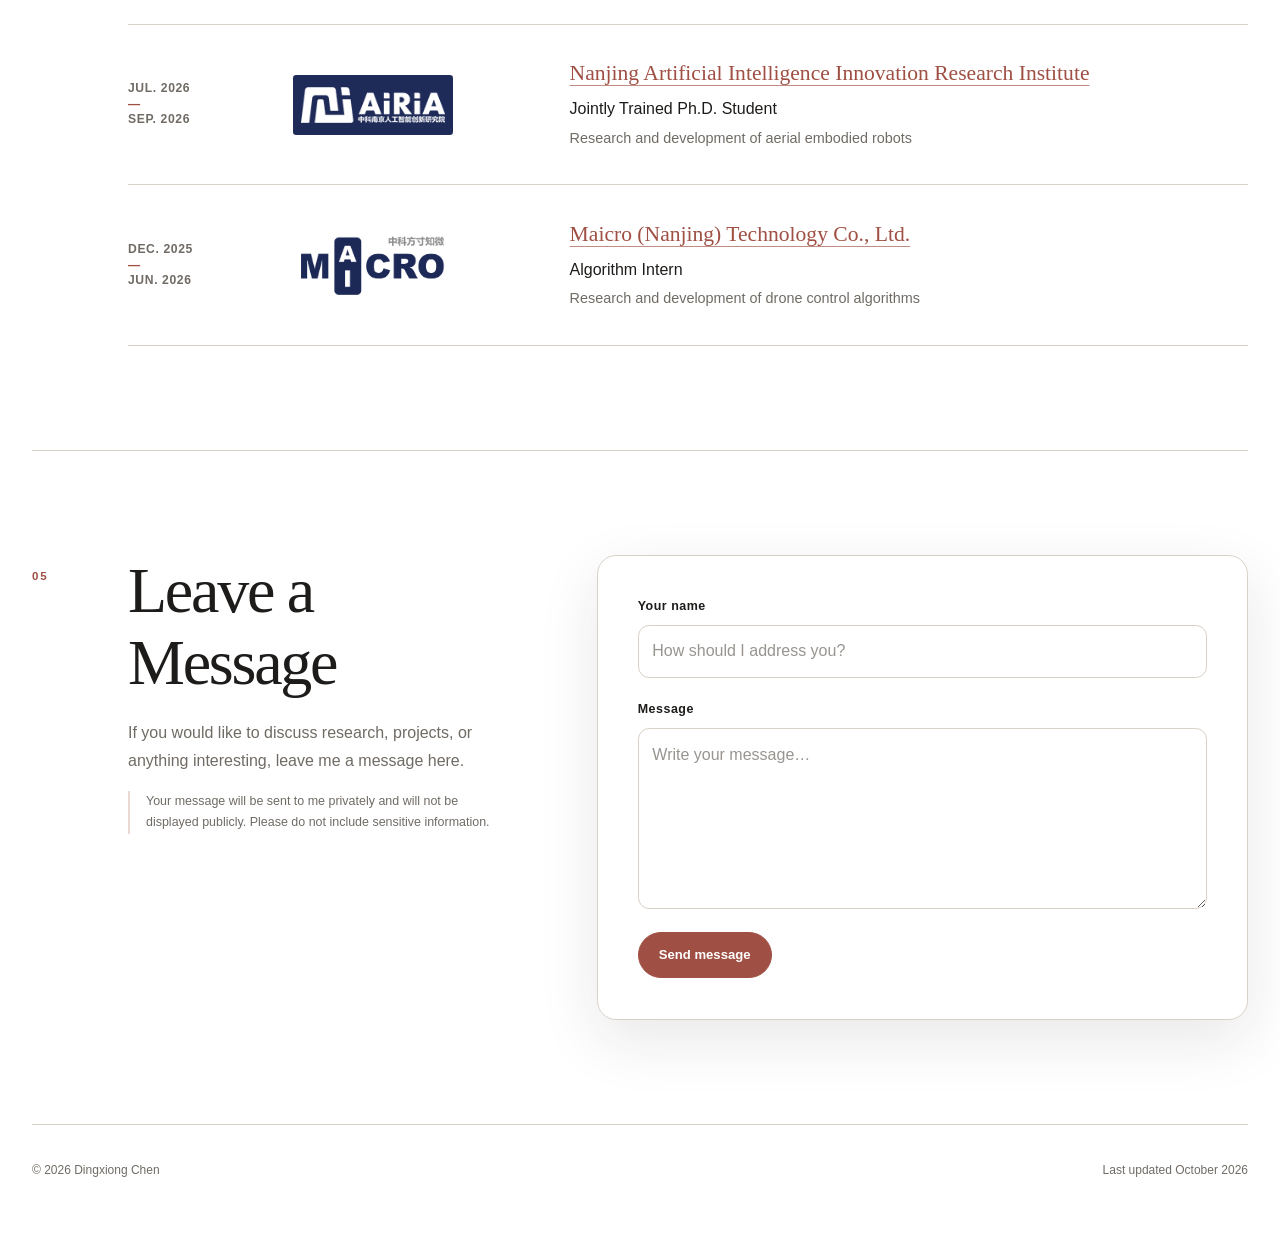
==== commit 447828ff: "Add bilibili profile link to homepage" ====
--- a/index.html
+++ b/index.html
@@ -11,7 +11,7 @@
     <title>Dingxiong Chen · 陈丁熊</title>
     <link rel="icon" href="assets/favicon.svg" type="image/svg+xml" />
     <link rel="stylesheet" href="styles.css?v=20261019-1" />
-    <script src="content.js?v=20261019-7" defer></script>
+    <script src="content.js?v=20261022-1" defer></script>
     <script src="script.js?v=20261019-3" defer></script>
   </head>
   <body>
